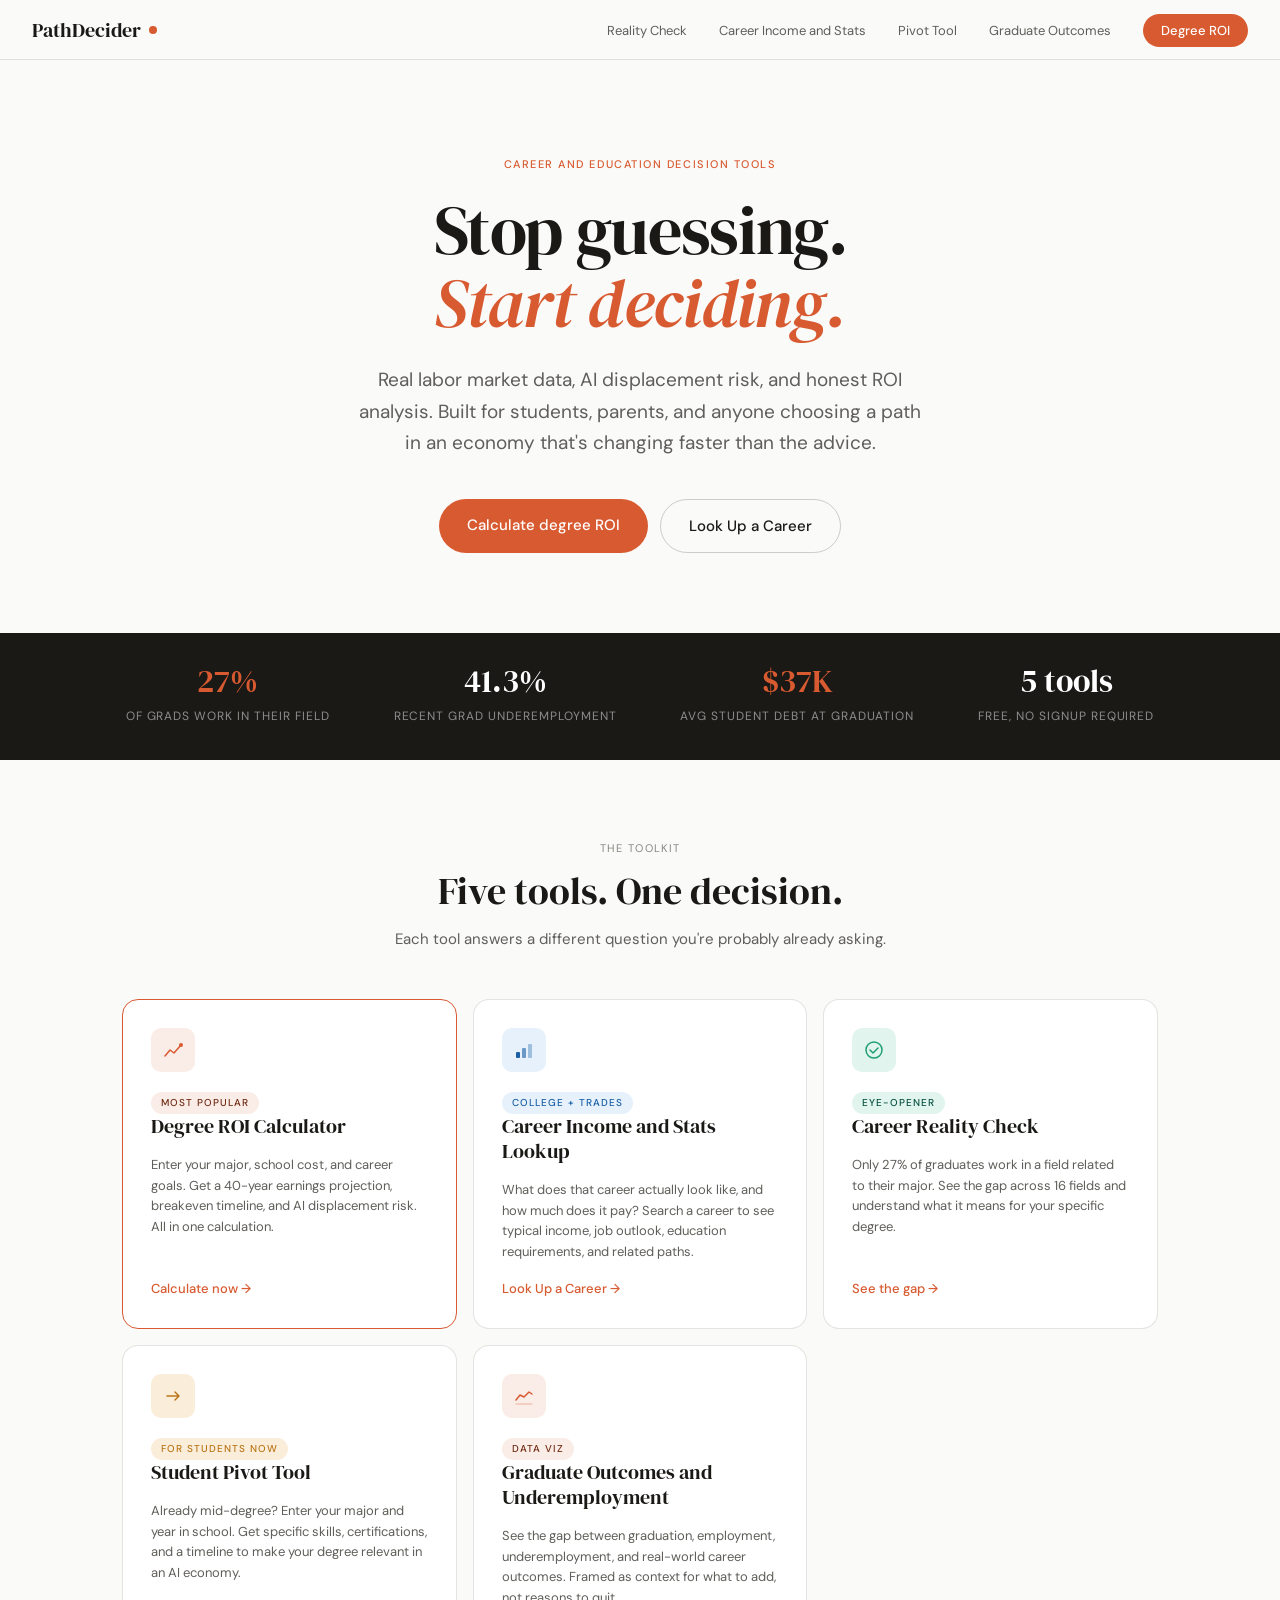
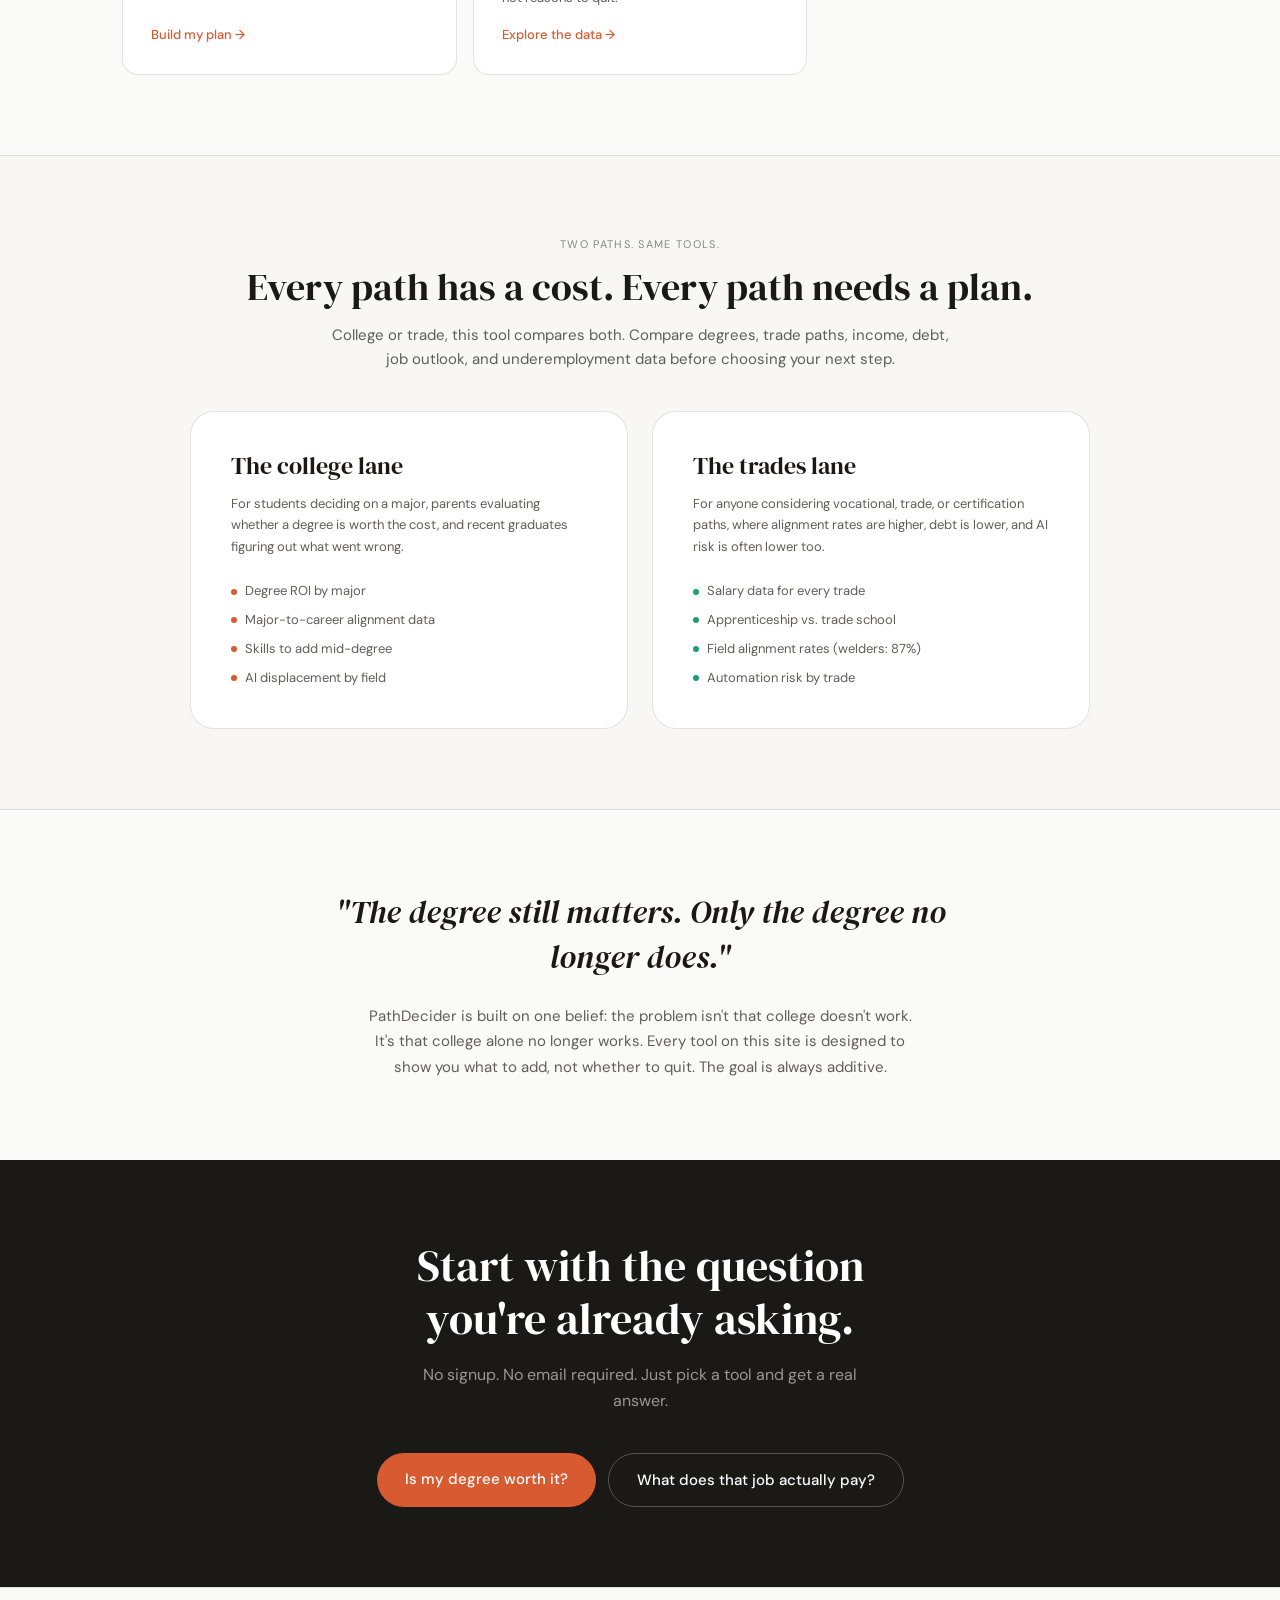
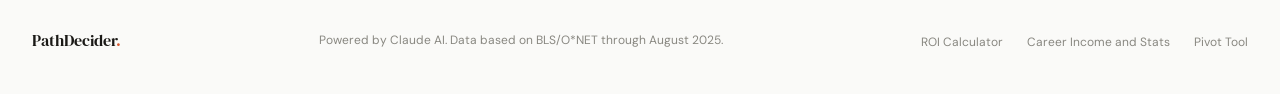
==== index.html @ 02432682 "Add files via upload" ====
<!DOCTYPE html>
<html lang="en">
<head>
  <meta charset="UTF-8" />
  <meta name="viewport" content="width=device-width, initial-scale=1.0" />
  <title>PathDecider: Know what you're building toward</title>
  <meta name="description" content="Career and education decision tools powered by real labor market data. Degree ROI, career income, major pivots, and more." />
  <link rel="stylesheet" href="css/main.css" />
  <link rel="icon" type="image/svg+xml" href="data:image/svg+xml,<svg xmlns='http://www.w3.org/2000/svg' viewBox='0 0 32 32'><circle cx='16' cy='16' r='16' fill='%23D85A30'/><text x='16' y='21' text-anchor='middle' font-size='16' fill='white' font-family='serif'>P</text></svg>" />
</head>
<body>

<nav>
  <a href="index.html" class="nav-logo">PathDecider<span class="dot"></span></a>
  <ul class="nav-links">
    <li><a href="tools/career-reality-check.html">Reality Check</a></li>
    <li><a href="tools/career-stats.html">Career Income and Stats</a></li>
    <li><a href="tools/student-pivot.html">Pivot Tool</a></li>
    <li><a href="tools/employment-crisis.html">Graduate Outcomes</a></li>
    <li><a href="tools/degree-roi.html" class="nav-cta">Degree ROI</a></li>
  </ul>
</nav>

<section class="hero">
  <p class="hero-kicker fade-up">Career and education decision tools</p>
  <h1 class="fade-up delay-1">Stop guessing.<br><em>Start deciding.</em></h1>
  <p class="hero-sub fade-up delay-2">Real labor market data, AI displacement risk, and honest ROI analysis. Built for students, parents, and anyone choosing a path in an economy that's changing faster than the advice.</p>
  <div class="hero-actions fade-up delay-3">
    <a href="tools/degree-roi.html" class="btn-primary">Calculate degree ROI</a>
    <a href="tools/career-stats.html" class="btn-secondary">Look Up a Career</a>
  </div>
</section>

<div class="stats-bar">
  <div class="stat-item fade-up"><span class="num coral">27%</span><span class="label">of grads work in their field</span></div>
  <div class="stat-item fade-up delay-1"><span class="num">41.3%</span><span class="label">recent grad underemployment</span></div>
  <div class="stat-item fade-up delay-2"><span class="num coral">$37K</span><span class="label">avg student debt at graduation</span></div>
  <div class="stat-item fade-up delay-3"><span class="num">5 tools</span><span class="label">free, no signup required</span></div>
</div>

<section class="tools-section">
  <div class="section-header">
    <p class="section-kicker">The toolkit</p>
    <h2 class="section-title">Five tools. One decision.</h2>
    <p class="section-sub">Each tool answers a different question you're probably already asking.</p>
  </div>
  <div class="tools-grid">

    <a href="tools/degree-roi.html" class="tool-card featured">
      <div><div class="tool-icon" style="background:#FAECE7;"><svg width="22" height="22" viewBox="0 0 22 22" fill="none"><path d="M3 17L8 11L12 14L19 6" stroke="#D85A30" stroke-width="1.5" stroke-linecap="round" stroke-linejoin="round"/><circle cx="19" cy="6" r="2" fill="#D85A30"/></svg></div></div>
      <div><span class="tool-tag tag-coral">Most popular</span><h3>Degree ROI Calculator</h3></div>
      <p>Enter your major, school cost, and career goals. Get a 40-year earnings projection, breakeven timeline, and AI displacement risk. All in one calculation.</p>
      <span class="tool-link">Calculate now →</span>
    </a>

    <a href="tools/career-stats.html" class="tool-card">
      <div class="tool-icon" style="background:#E6F1FB;"><svg width="22" height="22" viewBox="0 0 22 22" fill="none"><rect x="3" y="13" width="4" height="6" rx="1" fill="#185FA5"/><rect x="9" y="9" width="4" height="10" rx="1" fill="#185FA5" opacity=".6"/><rect x="15" y="5" width="4" height="14" rx="1" fill="#185FA5" opacity=".35"/></svg></div>
      <div><span class="tool-tag tag-blue">College + trades</span><h3>Career Income and Stats Lookup</h3></div>
      <p>What does that career actually look like, and how much does it pay? Search a career to see typical income, job outlook, education requirements, and related paths.</p>
      <span class="tool-link">Look Up a Career →</span>
    </a>

    <a href="tools/career-reality-check.html" class="tool-card">
      <div class="tool-icon" style="background:#E1F5EE;"><svg width="22" height="22" viewBox="0 0 22 22" fill="none"><circle cx="11" cy="11" r="8" stroke="#1D9E75" stroke-width="1.5"/><path d="M7 11l3 3 5-5" stroke="#1D9E75" stroke-width="1.5" stroke-linecap="round" stroke-linejoin="round"/></svg></div>
      <div><span class="tool-tag tag-teal">Eye-opener</span><h3>Career Reality Check</h3></div>
      <p>Only 27% of graduates work in a field related to their major. See the gap across 16 fields and understand what it means for your specific degree.</p>
      <span class="tool-link">See the gap →</span>
    </a>

    <a href="tools/student-pivot.html" class="tool-card">
      <div class="tool-icon" style="background:#FAEEDA;"><svg width="22" height="22" viewBox="0 0 22 22" fill="none"><path d="M5 11h12M13 7l4 4-4 4" stroke="#BA7517" stroke-width="1.5" stroke-linecap="round" stroke-linejoin="round"/></svg></div>
      <div><span class="tool-tag tag-amber">For students now</span><h3>Student Pivot Tool</h3></div>
      <p>Already mid-degree? Enter your major and year in school. Get specific skills, certifications, and a timeline to make your degree relevant in an AI economy.</p>
      <span class="tool-link">Build my plan →</span>
    </a>

    <a href="tools/employment-crisis.html" class="tool-card">
      <div class="tool-icon" style="background:#FAECE7;"><svg width="22" height="22" viewBox="0 0 22 22" fill="none"><path d="M3 15L7 10L11 12L16 7L19 9" stroke="#D85A30" stroke-width="1.5" stroke-linecap="round" stroke-linejoin="round"/><path d="M3 19h16" stroke="#D85A30" stroke-width="1" stroke-linecap="round" opacity=".4"/></svg></div>
      <div><span class="tool-tag tag-coral">Data viz</span><h3>Graduate Outcomes and Underemployment</h3></div>
      <p>See the gap between graduation, employment, underemployment, and real-world career outcomes. Framed as context for what to add, not reasons to quit.</p>
      <span class="tool-link">Explore the data →</span>
    </a>

  </div>
</section>

<section class="lanes-section">
  <div class="section-header" style="margin-bottom:2.5rem;">
    <p class="section-kicker">Two paths. Same tools.</p>
    <h2 class="section-title">Every path has a cost. Every path needs a plan.</h2>
    <p class="section-sub" style="max-width:620px;">College or trade, this tool compares both. Compare degrees, trade paths, income, debt, job outlook, and underemployment data before choosing your next step.</p>
  </div>
  <div class="lanes-inner">
    <div class="lane-card">
      <h3>The college lane</h3>
      <p>For students deciding on a major, parents evaluating whether a degree is worth the cost, and recent graduates figuring out what went wrong.</p>
      <ul class="lane-list">
        <li><span class="lane-dot" style="background:var(--coral);"></span>Degree ROI by major</li>
        <li><span class="lane-dot" style="background:var(--coral);"></span>Major-to-career alignment data</li>
        <li><span class="lane-dot" style="background:var(--coral);"></span>Skills to add mid-degree</li>
        <li><span class="lane-dot" style="background:var(--coral);"></span>AI displacement by field</li>
      </ul>
    </div>
    <div class="lane-card">
      <h3>The trades lane</h3>
      <p>For anyone considering vocational, trade, or certification paths, where alignment rates are higher, debt is lower, and AI risk is often lower too.</p>
      <ul class="lane-list">
        <li><span class="lane-dot" style="background:var(--teal);"></span>Salary data for every trade</li>
        <li><span class="lane-dot" style="background:var(--teal);"></span>Apprenticeship vs. trade school</li>
        <li><span class="lane-dot" style="background:var(--teal);"></span>Field alignment rates (welders: 87%)</li>
        <li><span class="lane-dot" style="background:var(--teal);"></span>Automation risk by trade</li>
      </ul>
    </div>
  </div>
</section>

<section class="philosophy-section">
  <blockquote>"The degree still matters. Only the degree no longer does."</blockquote>
  <p>PathDecider is built on one belief: the problem isn't that college doesn't work. It's that college alone no longer works. Every tool on this site is designed to show you what to add, not whether to quit. The goal is always additive.</p>
</section>

<section class="cta-section">
  <h2>Start with the question<br>you're already asking.</h2>
  <p>No signup. No email required. Just pick a tool and get a real answer.</p>
  <div style="display:flex;gap:12px;justify-content:center;flex-wrap:wrap;">
    <a href="tools/degree-roi.html" class="btn-primary">Is my degree worth it?</a>
    <a href="tools/career-stats.html" class="btn-secondary" style="color:#fff;border-color:rgba(255,255,255,0.25);">What does that job actually pay?</a>
  </div>
</section>

<footer>
  <span class="footer-logo">PathDecider<span style="color:var(--coral);">.</span></span>
  <span class="footer-note">Powered by Claude AI. Data based on BLS/O*NET through August 2025.</span>
  <ul class="footer-links">
    <li><a href="tools/degree-roi.html">ROI Calculator</a></li>
    <li><a href="tools/career-stats.html">Career Income and Stats</a></li>
    <li><a href="tools/student-pivot.html">Pivot Tool</a></li>
  </ul>
</footer>

</body>
</html>
---- css/main.css ----
@import url('https://fonts.googleapis.com/css2?family=DM+Serif+Display:ital@0;1&family=DM+Sans:opsz,wght@9..40,300;9..40,400;9..40,500&display=swap');

:root {
  --coral: #D85A30;
  --coral-light: #FAECE7;
  --coral-dark: #712B13;
  --teal: #1D9E75;
  --teal-light: #E1F5EE;
  --teal-dark: #085041;
  --blue: #185FA5;
  --blue-light: #E6F1FB;
  --amber: #BA7517;
  --amber-light: #FAEEDA;
  --gray-50: #F8F7F4;
  --gray-100: #EEECE6;
  --gray-200: #D3D1C7;
  --gray-400: #888780;
  --gray-600: #5F5E5A;
  --gray-900: #1A1916;
  --text: #1A1916;
  --text-muted: #5F5E5A;
  --text-hint: #888780;
  --border: rgba(26,25,22,0.12);
  --border-med: rgba(26,25,22,0.2);
  --radius: 10px;
  --radius-lg: 16px;
  --radius-xl: 24px;
}

*, *::before, *::after { box-sizing: border-box; margin: 0; padding: 0; }

html { scroll-behavior: smooth; }

body {
  font-family: 'DM Sans', sans-serif;
  background: #FAFAF8;
  color: var(--text);
  line-height: 1.6;
  -webkit-font-smoothing: antialiased;
}

a { color: inherit; text-decoration: none; }

img { max-width: 100%; display: block; }

/* NAV */
nav {
  position: sticky;
  top: 0;
  z-index: 100;
  background: rgba(250,250,248,0.92);
  backdrop-filter: blur(12px);
  border-bottom: 0.5px solid var(--border);
  padding: 0 2rem;
  height: 60px;
  display: flex;
  align-items: center;
  justify-content: space-between;
}

.nav-logo {
  font-family: 'DM Serif Display', serif;
  font-size: 20px;
  color: var(--text);
  display: flex;
  align-items: center;
  gap: 8px;
}

.nav-logo .dot {
  width: 8px;
  height: 8px;
  background: var(--coral);
  border-radius: 50%;
  display: inline-block;
}

.nav-links {
  display: flex;
  align-items: center;
  gap: 2rem;
  list-style: none;
}

.nav-links a {
  font-size: 13px;
  color: var(--text-muted);
  transition: color 0.15s;
}

.nav-links a:hover { color: var(--text); }

.nav-cta {
  font-size: 13px;
  font-weight: 500;
  padding: 8px 18px;
  background: var(--coral);
  color: #fff !important;
  border-radius: 100px;
  transition: opacity 0.15s;
}

.nav-cta:hover { opacity: 0.88; }

/* HERO */
.hero {
  padding: 6rem 2rem 5rem;
  max-width: 900px;
  margin: 0 auto;
  text-align: center;
}

.hero-kicker {
  font-size: 11px;
  letter-spacing: 0.14em;
  text-transform: uppercase;
  color: var(--coral);
  margin-bottom: 1.25rem;
  font-weight: 500;
}

.hero h1 {
  font-family: 'DM Serif Display', serif;
  font-size: clamp(38px, 6vw, 68px);
  font-weight: 400;
  line-height: 1.08;
  color: var(--text);
  margin-bottom: 1.5rem;
  letter-spacing: -0.02em;
}

.hero h1 em {
  font-style: italic;
  color: var(--coral);
}

.hero-sub {
  font-size: clamp(16px, 2vw, 19px);
  color: var(--text-muted);
  max-width: 580px;
  margin: 0 auto 2.5rem;
  line-height: 1.65;
}

.hero-actions {
  display: flex;
  gap: 12px;
  justify-content: center;
  flex-wrap: wrap;
}

.btn-primary {
  font-family: 'DM Sans', sans-serif;
  font-size: 15px;
  font-weight: 500;
  padding: 14px 28px;
  background: var(--coral);
  color: #fff;
  border: none;
  border-radius: 100px;
  cursor: pointer;
  transition: opacity 0.15s, transform 0.1s;
  display: inline-block;
}

.btn-primary:hover { opacity: 0.88; transform: translateY(-1px); }

.btn-secondary {
  font-family: 'DM Sans', sans-serif;
  font-size: 15px;
  font-weight: 500;
  padding: 14px 28px;
  background: transparent;
  color: var(--text);
  border: 0.5px solid var(--border-med);
  border-radius: 100px;
  cursor: pointer;
  transition: background 0.15s, transform 0.1s;
  display: inline-block;
}

.btn-secondary:hover { background: var(--gray-100); transform: translateY(-1px); }

/* STATS BAR */
.stats-bar {
  background: var(--gray-900);
  padding: 2rem;
  display: flex;
  justify-content: center;
  gap: 4rem;
  flex-wrap: wrap;
}

.stat-item { text-align: center; }

.stat-item .num {
  font-family: 'DM Serif Display', serif;
  font-size: 32px;
  color: #fff;
  display: block;
  line-height: 1;
  margin-bottom: 0.35rem;
}

.stat-item .num.coral { color: var(--coral); }

.stat-item .label {
  font-size: 12px;
  color: rgba(255,255,255,0.5);
  text-transform: uppercase;
  letter-spacing: 0.08em;
}

/* TOOLS SECTION */
.tools-section {
  padding: 5rem 2rem;
  max-width: 1100px;
  margin: 0 auto;
}

.section-header {
  text-align: center;
  margin-bottom: 3rem;
}

.section-kicker {
  font-size: 11px;
  letter-spacing: 0.12em;
  text-transform: uppercase;
  color: var(--text-hint);
  margin-bottom: 0.75rem;
}

.section-title {
  font-family: 'DM Serif Display', serif;
  font-size: clamp(26px, 4vw, 38px);
  font-weight: 400;
  color: var(--text);
  line-height: 1.2;
}

.section-sub {
  font-size: 15px;
  color: var(--text-muted);
  margin-top: 0.75rem;
  max-width: 500px;
  margin-left: auto;
  margin-right: auto;
}

/* TOOL CARDS */
.tools-grid {
  display: grid;
  grid-template-columns: repeat(auto-fit, minmax(300px, 1fr));
  gap: 16px;
}

.tool-card {
  background: #fff;
  border: 0.5px solid var(--border);
  border-radius: var(--radius-lg);
  padding: 1.75rem;
  transition: border-color 0.2s, transform 0.2s;
  display: flex;
  flex-direction: column;
  gap: 1rem;
}

.tool-card:hover {
  border-color: var(--border-med);
  transform: translateY(-2px);
}

.tool-card.featured {
  border-color: var(--coral);
  border-width: 1px;
}

.tool-icon {
  width: 44px;
  height: 44px;
  border-radius: var(--radius);
  display: flex;
  align-items: center;
  justify-content: center;
  flex-shrink: 0;
}

.tool-tag {
  font-size: 10px;
  text-transform: uppercase;
  letter-spacing: 0.1em;
  font-weight: 500;
  padding: 3px 10px;
  border-radius: 100px;
  display: inline-block;
  width: fit-content;
}

.tag-coral { background: var(--coral-light); color: var(--coral-dark); }
.tag-teal  { background: var(--teal-light);  color: var(--teal-dark);  }
.tag-blue  { background: var(--blue-light);  color: var(--blue);       }
.tag-amber { background: var(--amber-light); color: var(--amber);      }

.tool-card h3 {
  font-family: 'DM Serif Display', serif;
  font-size: 20px;
  font-weight: 400;
  color: var(--text);
  line-height: 1.25;
}

.tool-card p {
  font-size: 13px;
  color: var(--text-muted);
  line-height: 1.6;
  flex: 1;
}

.tool-link {
  font-size: 13px;
  font-weight: 500;
  color: var(--coral);
  display: flex;
  align-items: center;
  gap: 4px;
  transition: gap 0.15s;
}

.tool-card:hover .tool-link { gap: 8px; }

/* LANES SECTION */
.lanes-section {
  background: var(--gray-50);
  border-top: 0.5px solid var(--border);
  border-bottom: 0.5px solid var(--border);
  padding: 5rem 2rem;
}

.lanes-inner {
  max-width: 900px;
  margin: 0 auto;
  display: grid;
  grid-template-columns: 1fr 1fr;
  gap: 24px;
}

.lane-card {
  background: #fff;
  border: 0.5px solid var(--border);
  border-radius: var(--radius-xl);
  padding: 2.5rem;
}

.lane-card h3 {
  font-family: 'DM Serif Display', serif;
  font-size: 24px;
  font-weight: 400;
  margin-bottom: 0.75rem;
  line-height: 1.2;
}

.lane-card p {
  font-size: 13px;
  color: var(--text-muted);
  line-height: 1.65;
  margin-bottom: 1.5rem;
}

.lane-list {
  list-style: none;
  display: flex;
  flex-direction: column;
  gap: 8px;
}

.lane-list li {
  font-size: 13px;
  color: var(--text-muted);
  display: flex;
  align-items: center;
  gap: 8px;
}

.lane-dot {
  width: 6px;
  height: 6px;
  border-radius: 50%;
  flex-shrink: 0;
}

/* PHILOSOPHY SECTION */
.philosophy-section {
  padding: 5rem 2rem;
  max-width: 760px;
  margin: 0 auto;
  text-align: center;
}

.philosophy-section blockquote {
  font-family: 'DM Serif Display', serif;
  font-size: clamp(22px, 3.5vw, 32px);
  font-weight: 400;
  font-style: italic;
  color: var(--text);
  line-height: 1.4;
  margin-bottom: 1.5rem;
}

.philosophy-section p {
  font-size: 15px;
  color: var(--text-muted);
  line-height: 1.7;
  max-width: 560px;
  margin: 0 auto;
}

/* CTA SECTION */
.cta-section {
  background: var(--gray-900);
  padding: 5rem 2rem;
  text-align: center;
}

.cta-section h2 {
  font-family: 'DM Serif Display', serif;
  font-size: clamp(28px, 4vw, 44px);
  font-weight: 400;
  color: #fff;
  margin-bottom: 1rem;
  line-height: 1.2;
}

.cta-section p {
  font-size: 16px;
  color: rgba(255,255,255,0.55);
  margin-bottom: 2.5rem;
  max-width: 480px;
  margin-left: auto;
  margin-right: auto;
}

/* FOOTER */
footer {
  padding: 2.5rem 2rem;
  border-top: 0.5px solid var(--border);
  display: flex;
  align-items: center;
  justify-content: space-between;
  flex-wrap: wrap;
  gap: 1rem;
}

.footer-logo {
  font-family: 'DM Serif Display', serif;
  font-size: 16px;
  color: var(--text);
}

.footer-note {
  font-size: 12px;
  color: var(--text-hint);
}

.footer-links {
  display: flex;
  gap: 1.5rem;
  list-style: none;
}

.footer-links a {
  font-size: 12px;
  color: var(--text-hint);
  transition: color 0.15s;
}

.footer-links a:hover { color: var(--text-muted); }

/* TOOL PAGE LAYOUT */
.tool-page {
  min-height: 100vh;
}

.tool-hero {
  padding: 4rem 2rem 3rem;
  max-width: 800px;
  margin: 0 auto;
}

.tool-hero .back-link {
  font-size: 13px;
  color: var(--text-hint);
  display: flex;
  align-items: center;
  gap: 6px;
  margin-bottom: 2rem;
  transition: color 0.15s;
}

.tool-hero .back-link:hover { color: var(--text-muted); }

.tool-hero h1 {
  font-family: 'DM Serif Display', serif;
  font-size: clamp(28px, 5vw, 48px);
  font-weight: 400;
  line-height: 1.15;
  margin-bottom: 0.75rem;
}

.tool-hero h1 em {
  font-style: italic;
  color: var(--coral);
}

.tool-hero p {
  font-size: 16px;
  color: var(--text-muted);
  line-height: 1.65;
  max-width: 560px;
}

.tool-body {
  max-width: 800px;
  margin: 0 auto;
  padding: 0 2rem 5rem;
}

/* ANIMATIONS */
@keyframes fadeUp {
  from { opacity: 0; transform: translateY(20px); }
  to   { opacity: 1; transform: translateY(0); }
}

.fade-up {
  animation: fadeUp 0.6s ease both;
}

.delay-1 { animation-delay: 0.1s; }
.delay-2 { animation-delay: 0.2s; }
.delay-3 { animation-delay: 0.3s; }
.delay-4 { animation-delay: 0.4s; }
.delay-5 { animation-delay: 0.5s; }

/* RESPONSIVE */
@media (max-width: 640px) {
  nav { padding: 0 1rem; }
  .nav-links { display: none; }
  .hero { padding: 3.5rem 1.25rem 3rem; }
  .stats-bar { gap: 2rem; }
  .tools-section, .lanes-section, .philosophy-section { padding: 3rem 1.25rem; }
  .lanes-inner { grid-template-columns: 1fr; }
  .tool-hero, .tool-body { padding-left: 1.25rem; padding-right: 1.25rem; }
  footer { flex-direction: column; align-items: flex-start; }
}
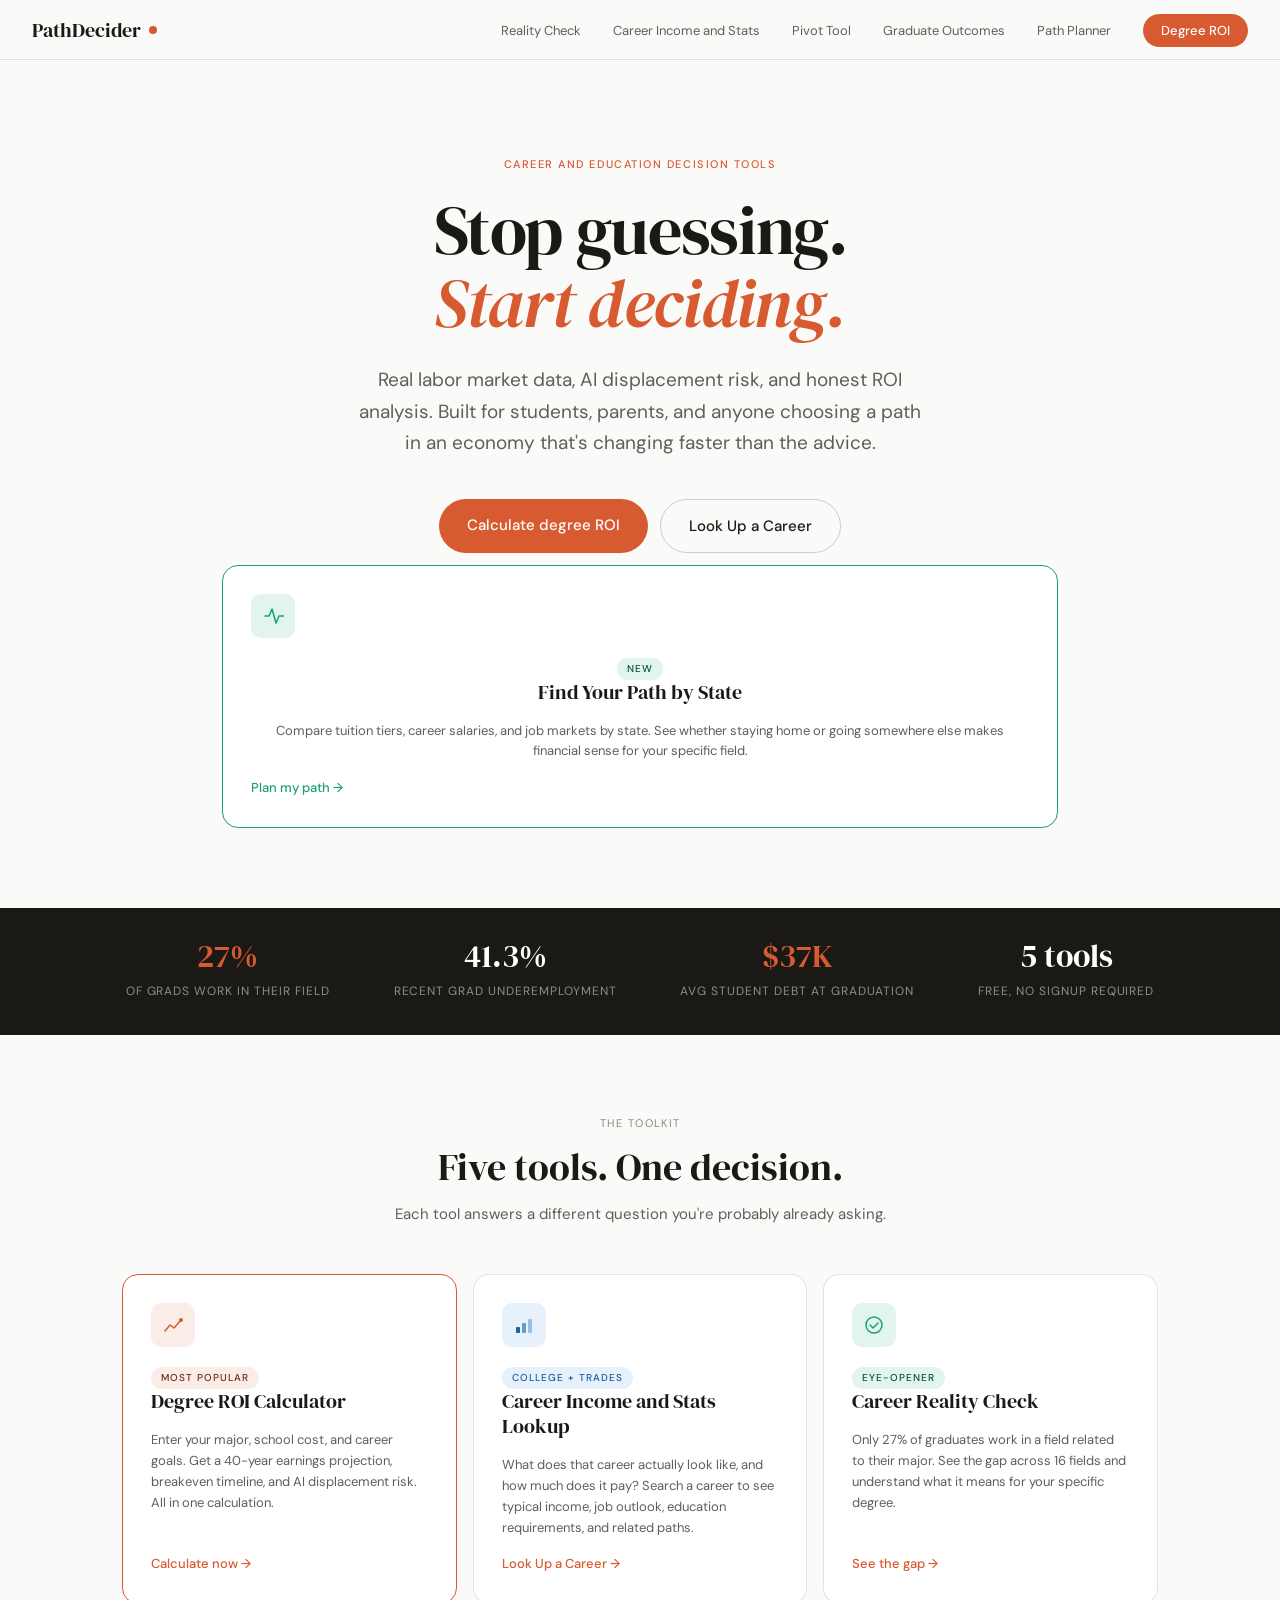
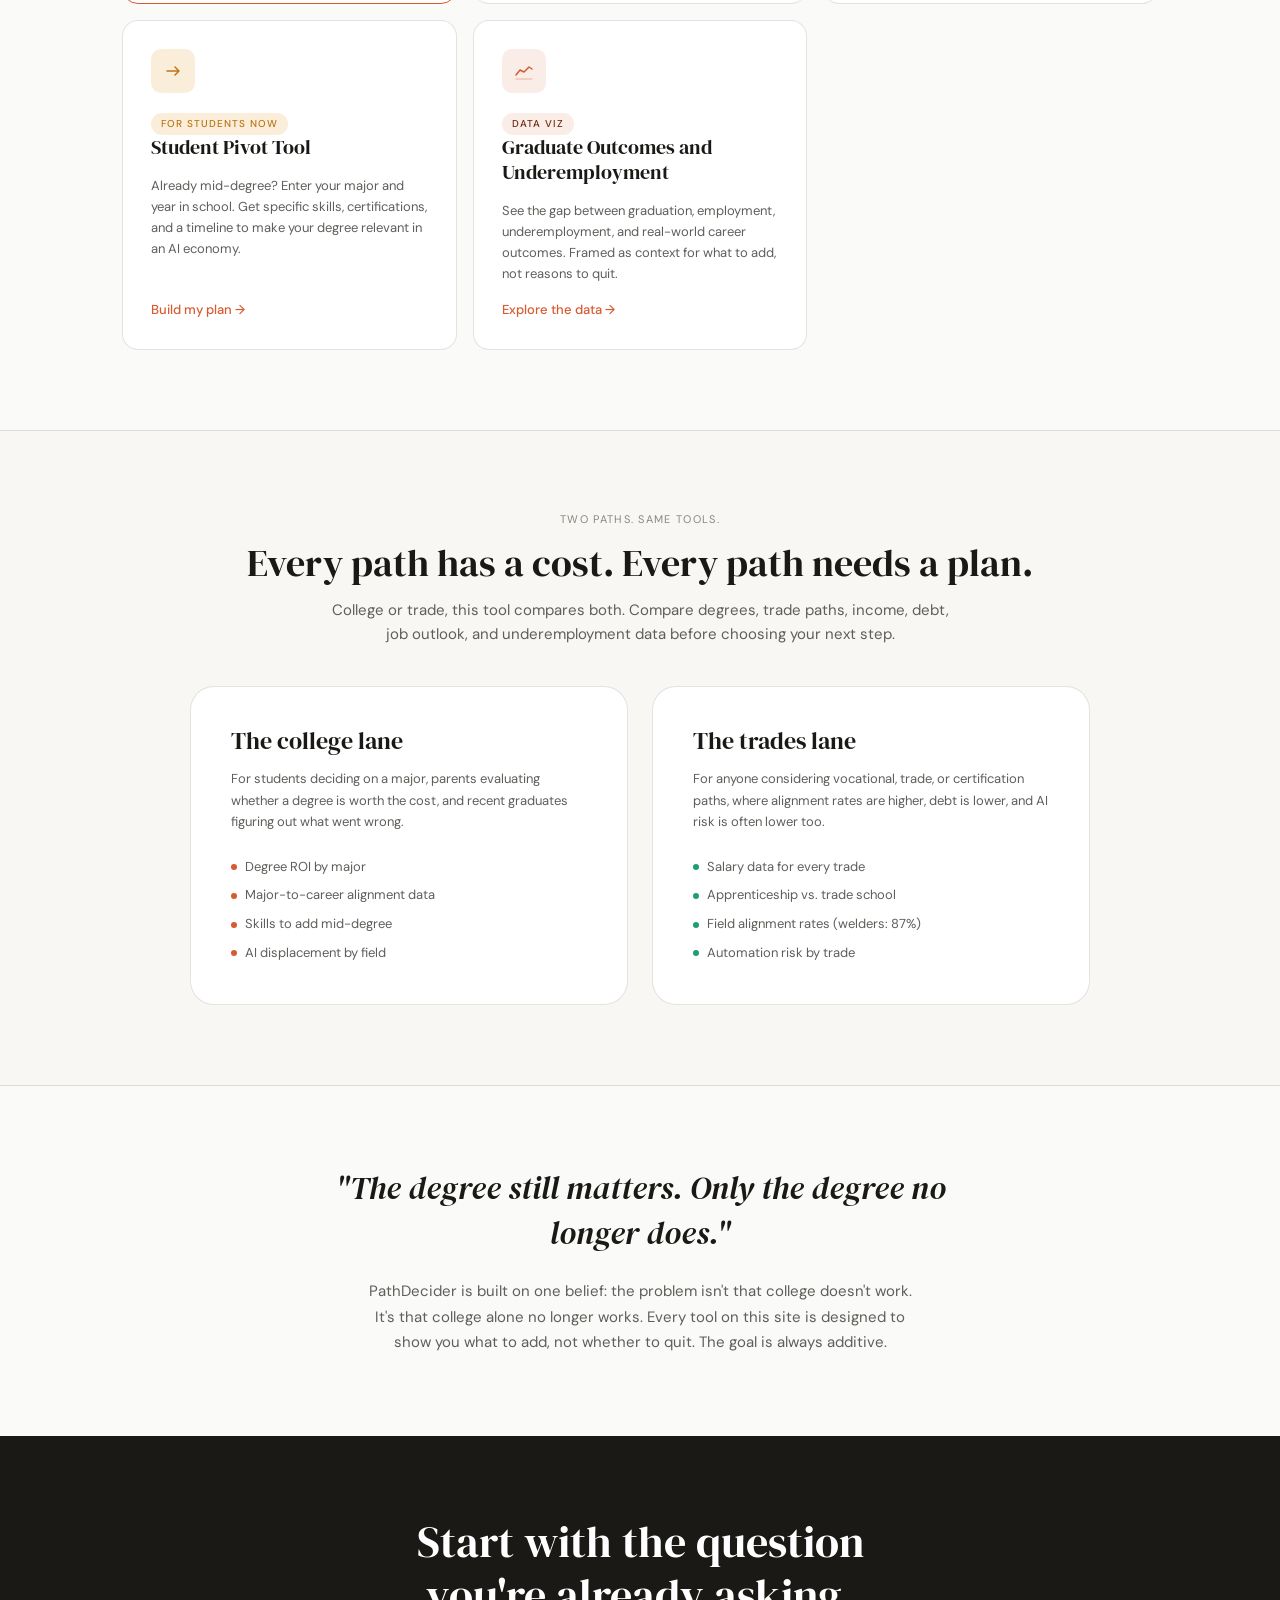
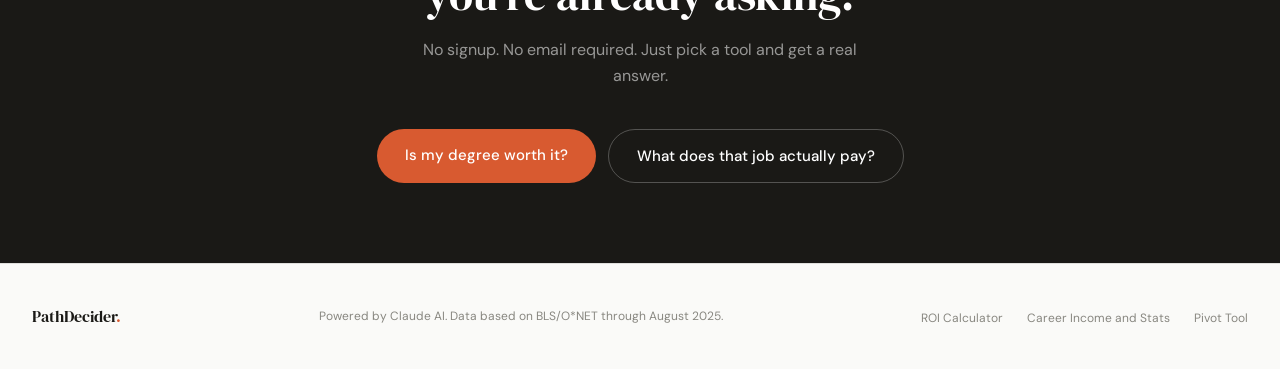
==== commit d6d3b9e5: "Add files via upload" ====
--- a/index.html
+++ b/index.html
@@ -17,6 +17,7 @@
     <li><a href="tools/career-stats.html">Career Income and Stats</a></li>
     <li><a href="tools/student-pivot.html">Pivot Tool</a></li>
     <li><a href="tools/employment-crisis.html">Graduate Outcomes</a></li>
+    <li><a href="tools/path-planner.html">Path Planner</a></li>
     <li><a href="tools/degree-roi.html" class="nav-cta">Degree ROI</a></li>
   </ul>
 </nav>
@@ -28,6 +29,14 @@
   <div class="hero-actions fade-up delay-3">
     <a href="tools/degree-roi.html" class="btn-primary">Calculate degree ROI</a>
     <a href="tools/career-stats.html" class="btn-secondary">Look Up a Career</a>
+
+    <a href="tools/path-planner.html" class="tool-card featured" style="border-color:var(--teal);">
+      <div><div class="tool-icon" style="background:#E1F5EE;"><svg width="22" height="22" viewBox="0 0 22 22" fill="none"><path d="M3 11h4l3-7 4 14 3-7h5" stroke="#1D9E75" stroke-width="1.5" stroke-linecap="round" stroke-linejoin="round"/></svg></div></div>
+      <div><span class="tool-tag tag-teal">New</span><h3>Find Your Path by State</h3></div>
+      <p>Compare tuition tiers, career salaries, and job markets by state. See whether staying home or going somewhere else makes financial sense for your specific field.</p>
+      <span class="tool-link" style="color:#1D9E75;">Plan my path →</span>
+    </a>
+
   </div>
 </section>
 
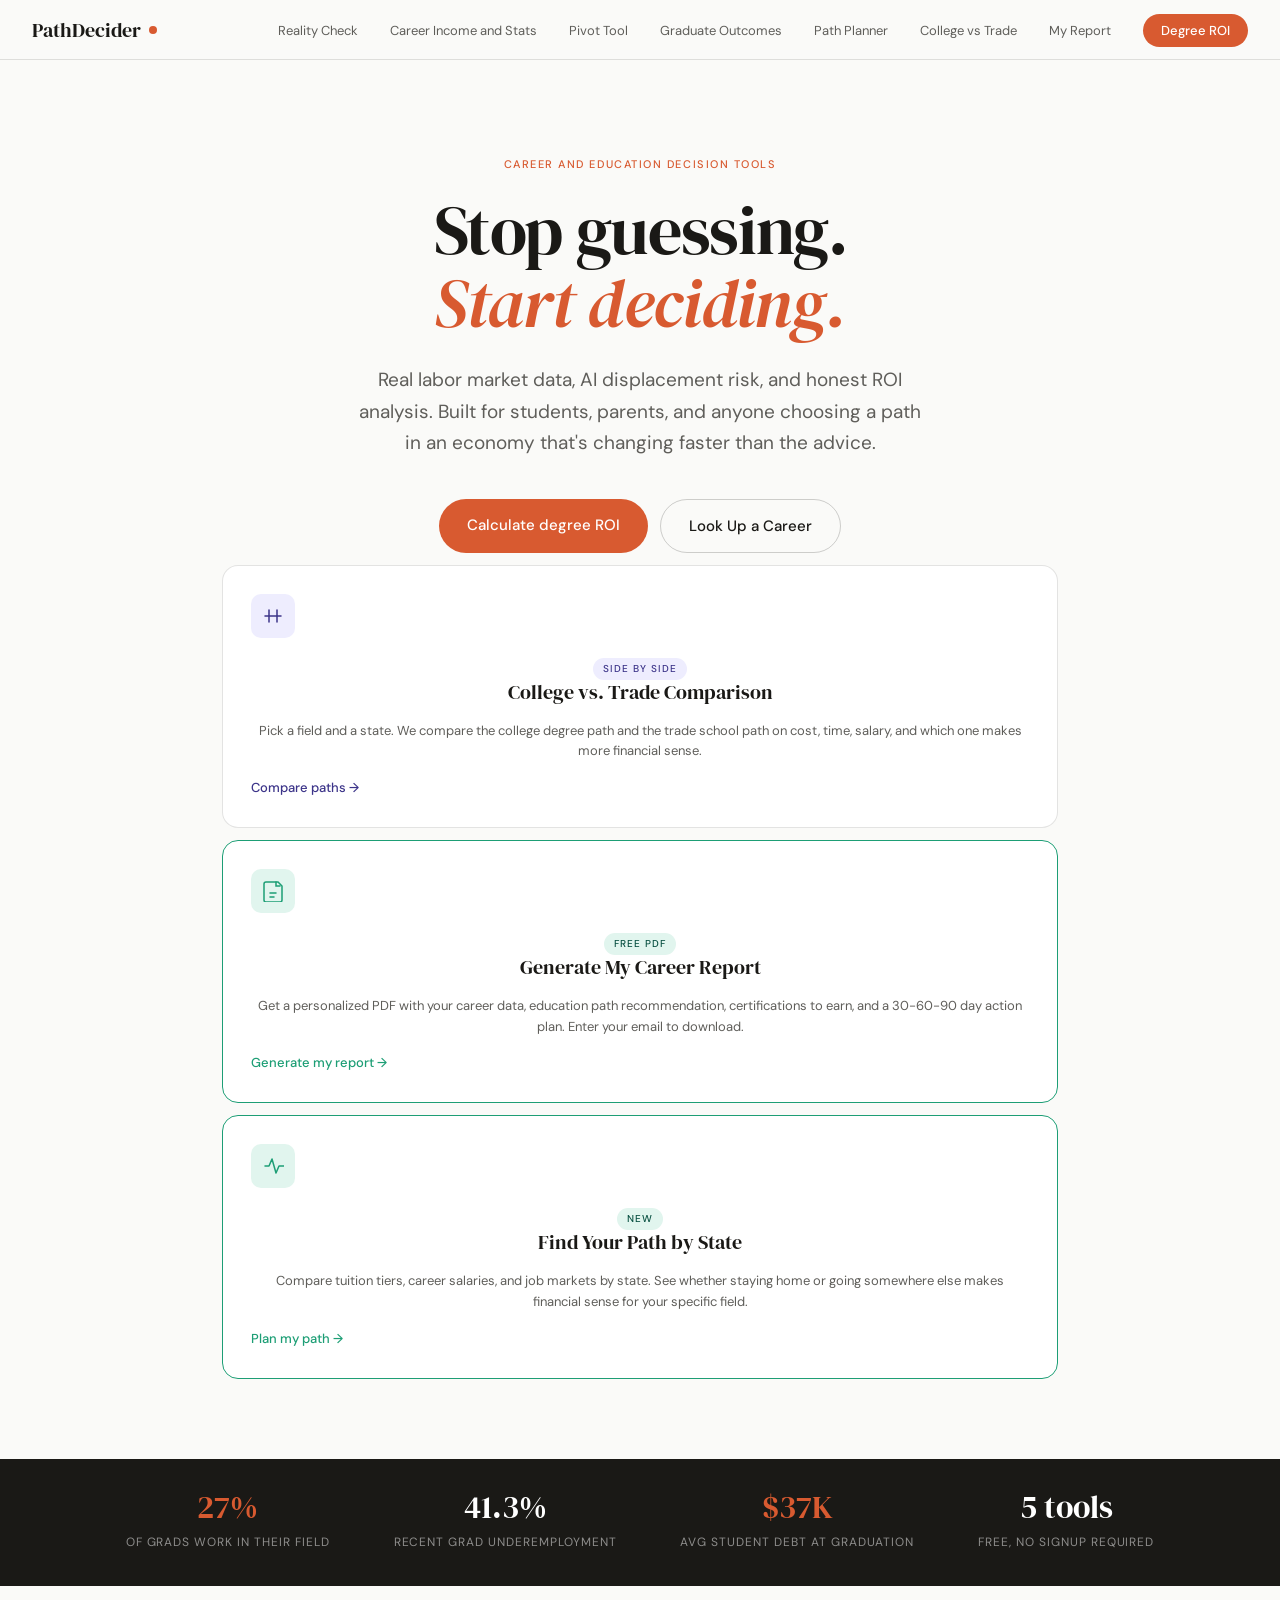
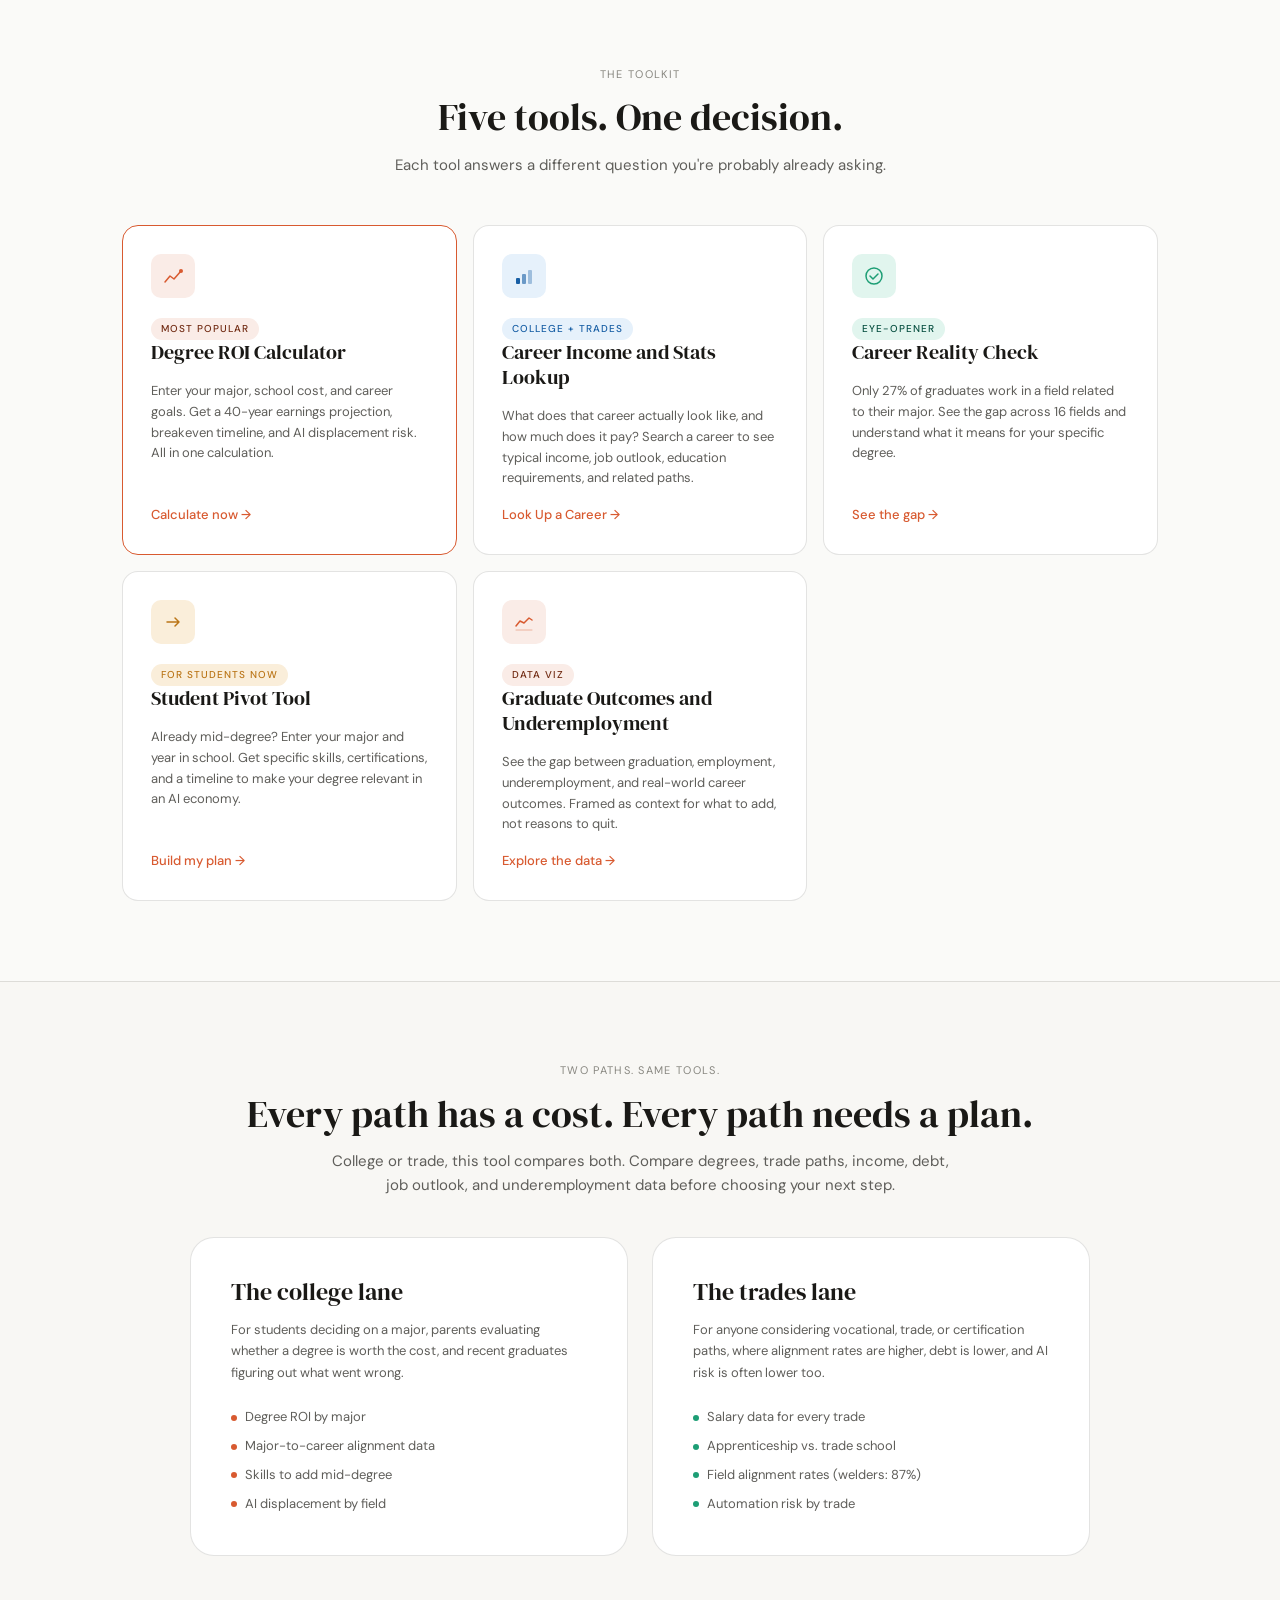
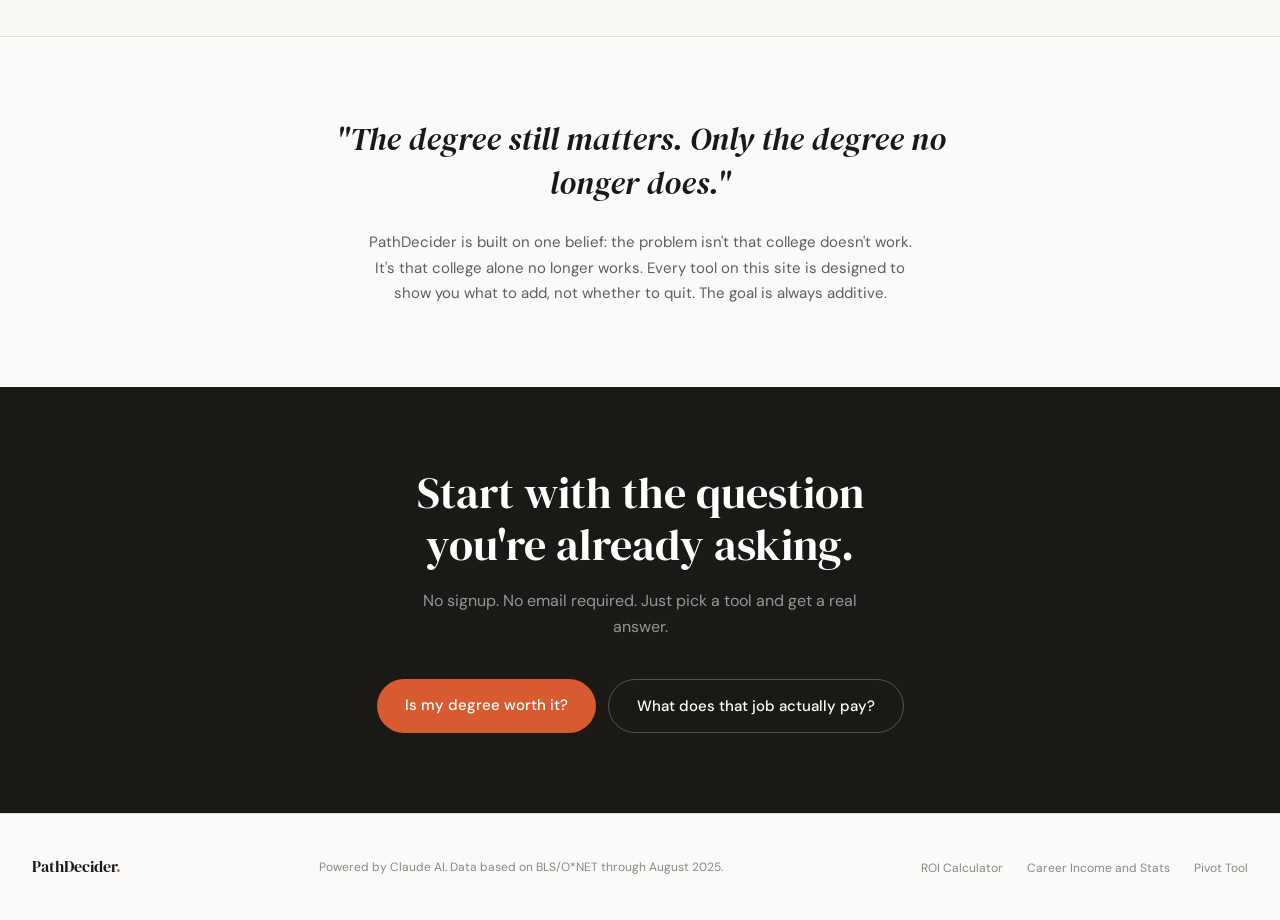
==== commit 861a803d: "Add files via upload" ====
--- a/index.html
+++ b/index.html
@@ -18,6 +18,8 @@
     <li><a href="tools/student-pivot.html">Pivot Tool</a></li>
     <li><a href="tools/employment-crisis.html">Graduate Outcomes</a></li>
     <li><a href="tools/path-planner.html">Path Planner</a></li>
+    <li><a href="tools/compare.html">College vs Trade</a></li>
+    <li><a href="tools/report.html">My Report</a></li>
     <li><a href="tools/degree-roi.html" class="nav-cta">Degree ROI</a></li>
   </ul>
 </nav>
@@ -29,6 +31,21 @@
   <div class="hero-actions fade-up delay-3">
     <a href="tools/degree-roi.html" class="btn-primary">Calculate degree ROI</a>
     <a href="tools/career-stats.html" class="btn-secondary">Look Up a Career</a>
+
+    <a href="tools/compare.html" class="tool-card">
+      <div><div class="tool-icon" style="background:#EEEDFE;"><svg width="22" height="22" viewBox="0 0 22 22" fill="none"><path d="M7 5v12M15 5v12M3 11h16" stroke="#3C3489" stroke-width="1.5" stroke-linecap="round"/></svg></div></div>
+      <div><span class="tool-tag" style="background:#EEEDFE;color:#3C3489;">Side by side</span><h3>College vs. Trade Comparison</h3></div>
+      <p>Pick a field and a state. We compare the college degree path and the trade school path on cost, time, salary, and which one makes more financial sense.</p>
+      <span class="tool-link" style="color:#3C3489;">Compare paths →</span>
+    </a>
+
+    <a href="tools/report.html" class="tool-card" style="border-color:var(--teal);border-width:1px;">
+      <div><div class="tool-icon" style="background:#E1F5EE;"><svg width="22" height="22" viewBox="0 0 22 22" fill="none"><path d="M6 2h10l4 4v14a2 2 0 01-2 2H4a2 2 0 01-2-2V4a2 2 0 012-2z" stroke="#1D9E75" stroke-width="1.5"/><path d="M14 2v4h4M8 13h6M8 17h4" stroke="#1D9E75" stroke-width="1.5" stroke-linecap="round"/></svg></div></div>
+      <div><span class="tool-tag tag-teal">Free PDF</span><h3>Generate My Career Report</h3></div>
+      <p>Get a personalized PDF with your career data, education path recommendation, certifications to earn, and a 30-60-90 day action plan. Enter your email to download.</p>
+      <span class="tool-link" style="color:#1D9E75;">Generate my report →</span>
+    </a>
+
 
     <a href="tools/path-planner.html" class="tool-card featured" style="border-color:var(--teal);">
       <div><div class="tool-icon" style="background:#E1F5EE;"><svg width="22" height="22" viewBox="0 0 22 22" fill="none"><path d="M3 11h4l3-7 4 14 3-7h5" stroke="#1D9E75" stroke-width="1.5" stroke-linecap="round" stroke-linejoin="round"/></svg></div></div>
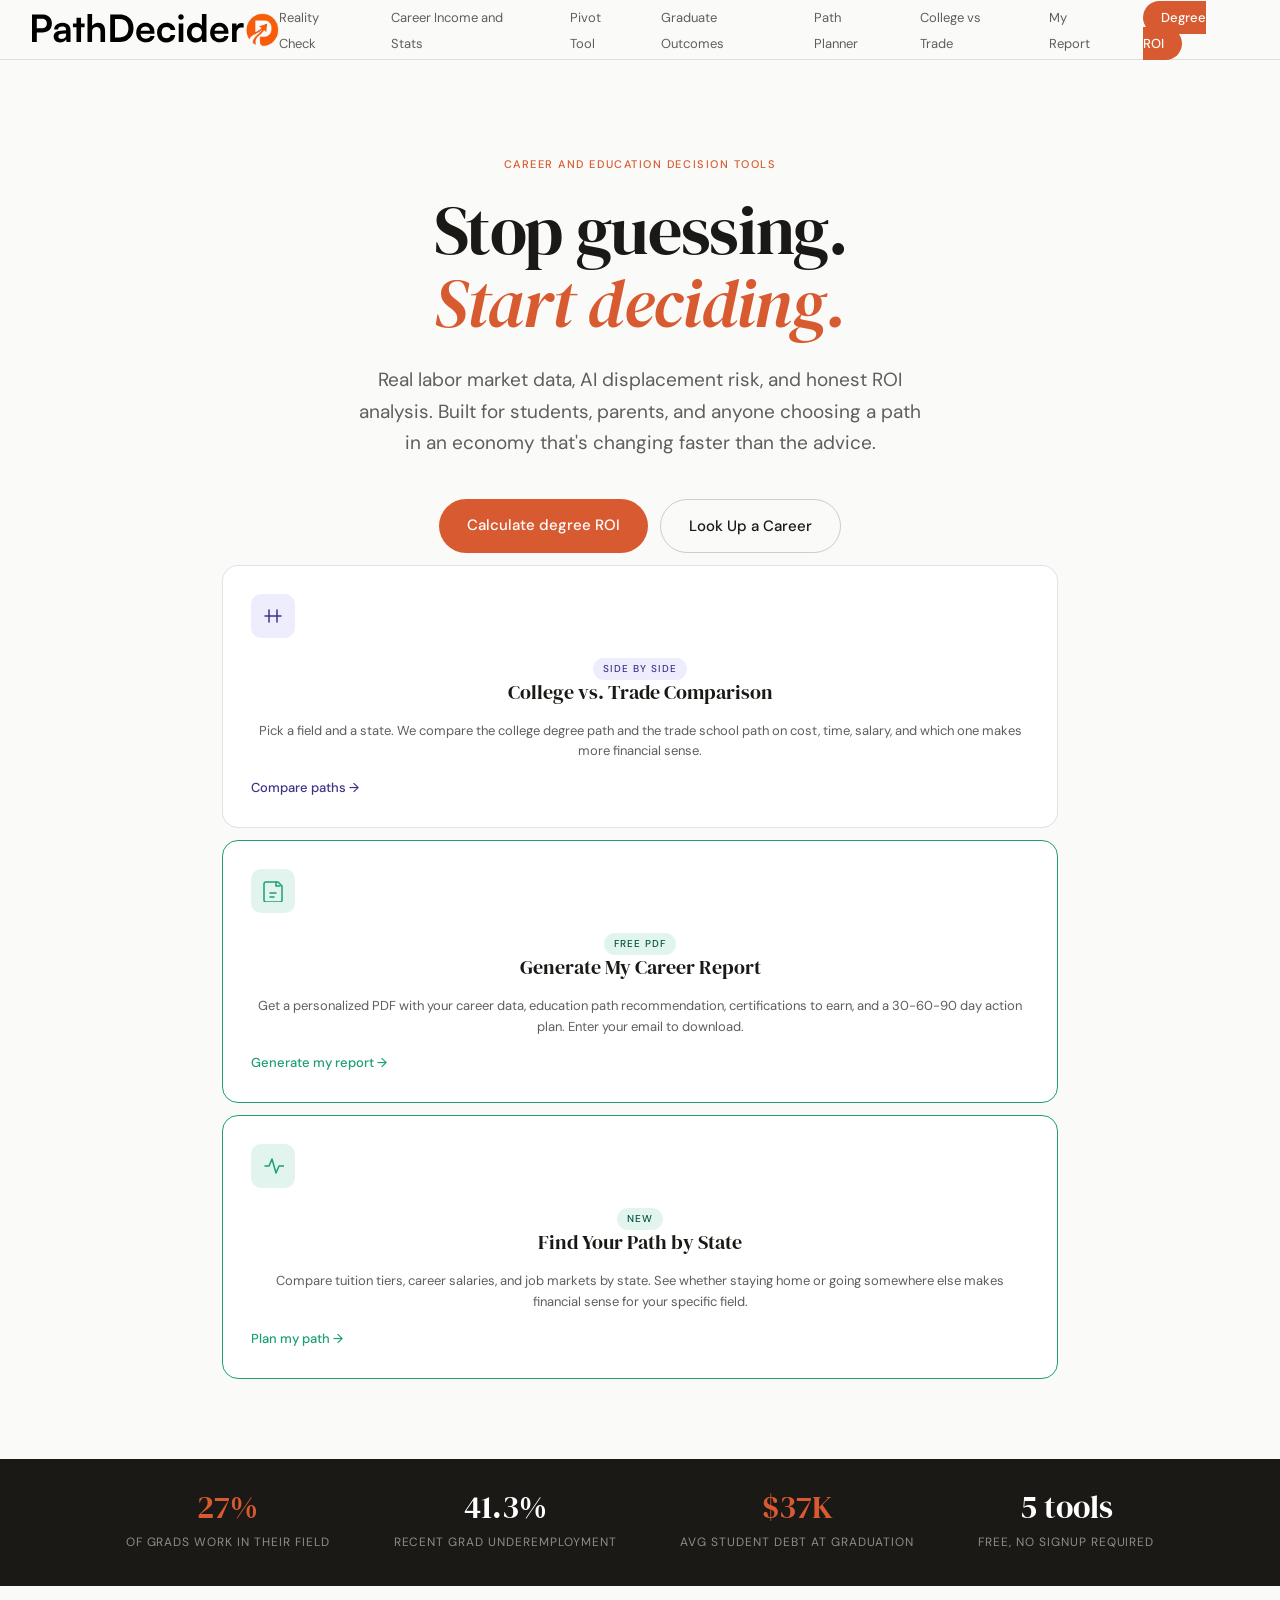
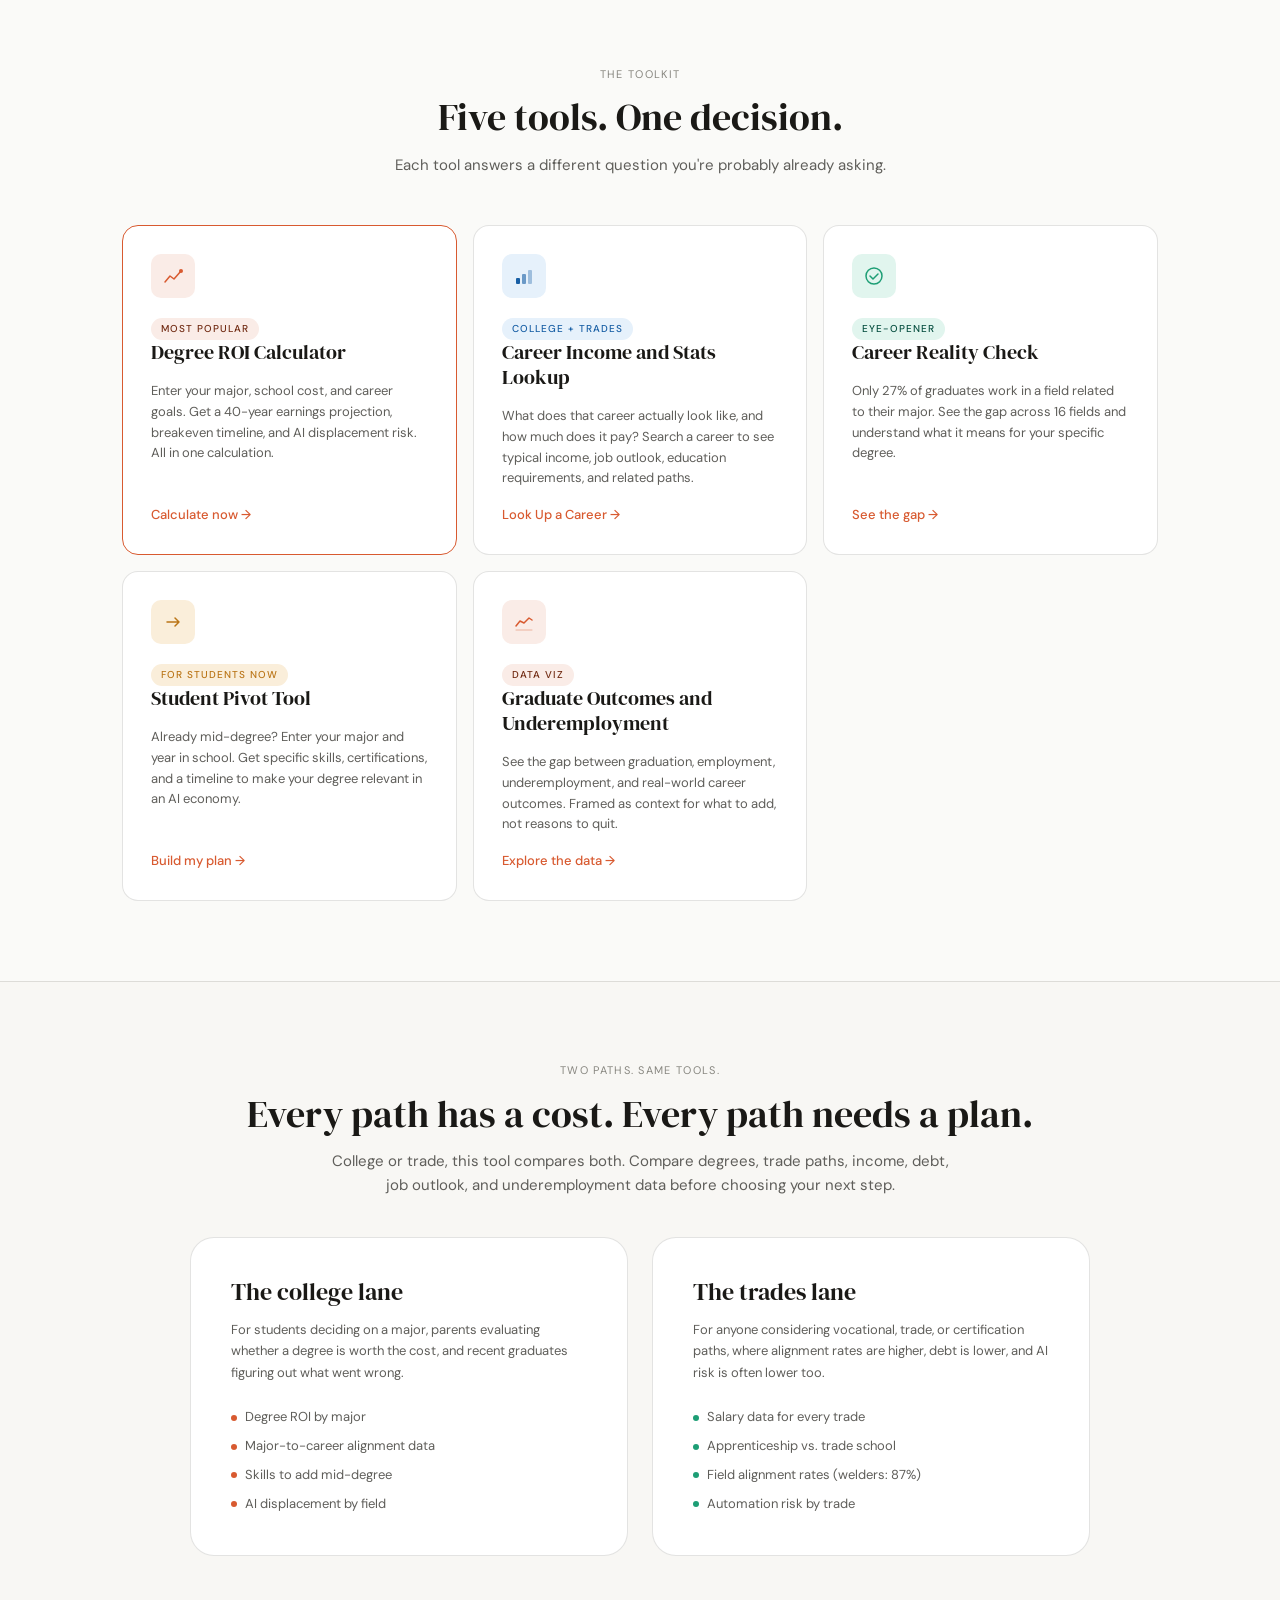
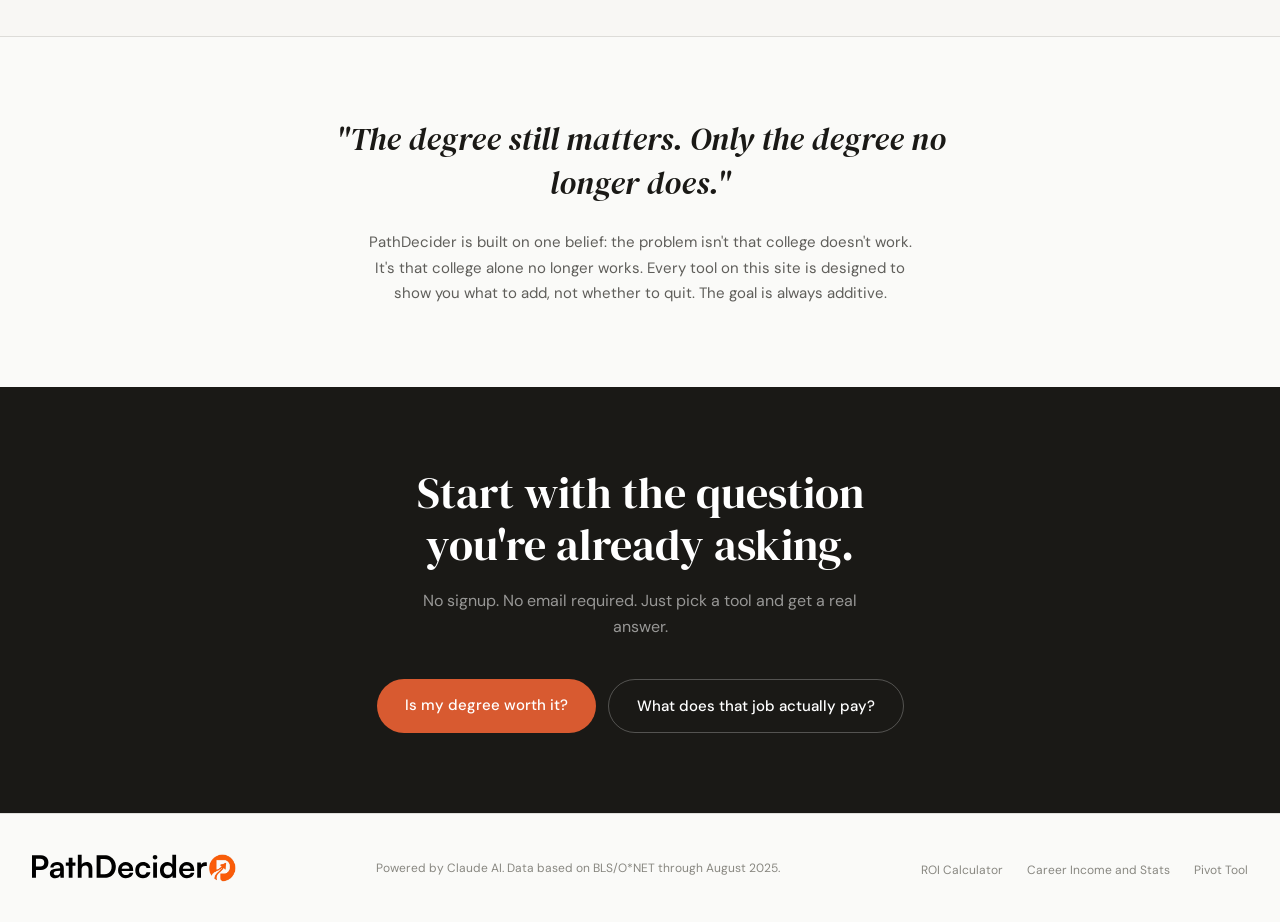
==== commit 5e4f41aa: "Add files via upload" ====
--- a/index.html
+++ b/index.html
@@ -6,12 +6,12 @@
   <title>PathDecider: Know what you're building toward</title>
   <meta name="description" content="Career and education decision tools powered by real labor market data. Degree ROI, career income, major pivots, and more." />
   <link rel="stylesheet" href="css/main.css" />
-  <link rel="icon" type="image/svg+xml" href="data:image/svg+xml,<svg xmlns='http://www.w3.org/2000/svg' viewBox='0 0 32 32'><circle cx='16' cy='16' r='16' fill='%23D85A30'/><text x='16' y='21' text-anchor='middle' font-size='16' fill='white' font-family='serif'>P</text></svg>" />
+  <link rel="icon" type="image/png" href="PathDeciderIcon.png" />
 </head>
 <body>
 
 <nav>
-  <a href="index.html" class="nav-logo">PathDecider<span class="dot"></span></a>
+  <a href="index.html" class="nav-logo"><img src="PathDeciderLogo.svg" alt="PathDecider" /></a>
   <ul class="nav-links">
     <li><a href="tools/career-reality-check.html">Reality Check</a></li>
     <li><a href="tools/career-stats.html">Career Income and Stats</a></li>
@@ -155,7 +155,7 @@
 </section>
 
 <footer>
-  <span class="footer-logo">PathDecider<span style="color:var(--coral);">.</span></span>
+  <span class="footer-logo"><img src="PathDeciderLogo.svg" alt="PathDecider" /></span>
   <span class="footer-note">Powered by Claude AI. Data based on BLS/O*NET through August 2025.</span>
   <ul class="footer-links">
     <li><a href="tools/degree-roi.html">ROI Calculator</a></li>
--- a/css/main.css
+++ b/css/main.css
@@ -67,6 +67,12 @@
   gap: 8px;
 }
 
+.nav-logo img {
+  height: 34px;
+  width: auto;
+  display: block;
+}
+
 .nav-logo .dot {
   width: 8px;
   height: 8px;
@@ -455,6 +461,14 @@
   font-family: 'DM Serif Display', serif;
   font-size: 16px;
   color: var(--text);
+  display: flex;
+  align-items: center;
+}
+
+.footer-logo img {
+  height: 28px;
+  width: auto;
+  display: block;
 }
 
 .footer-note {
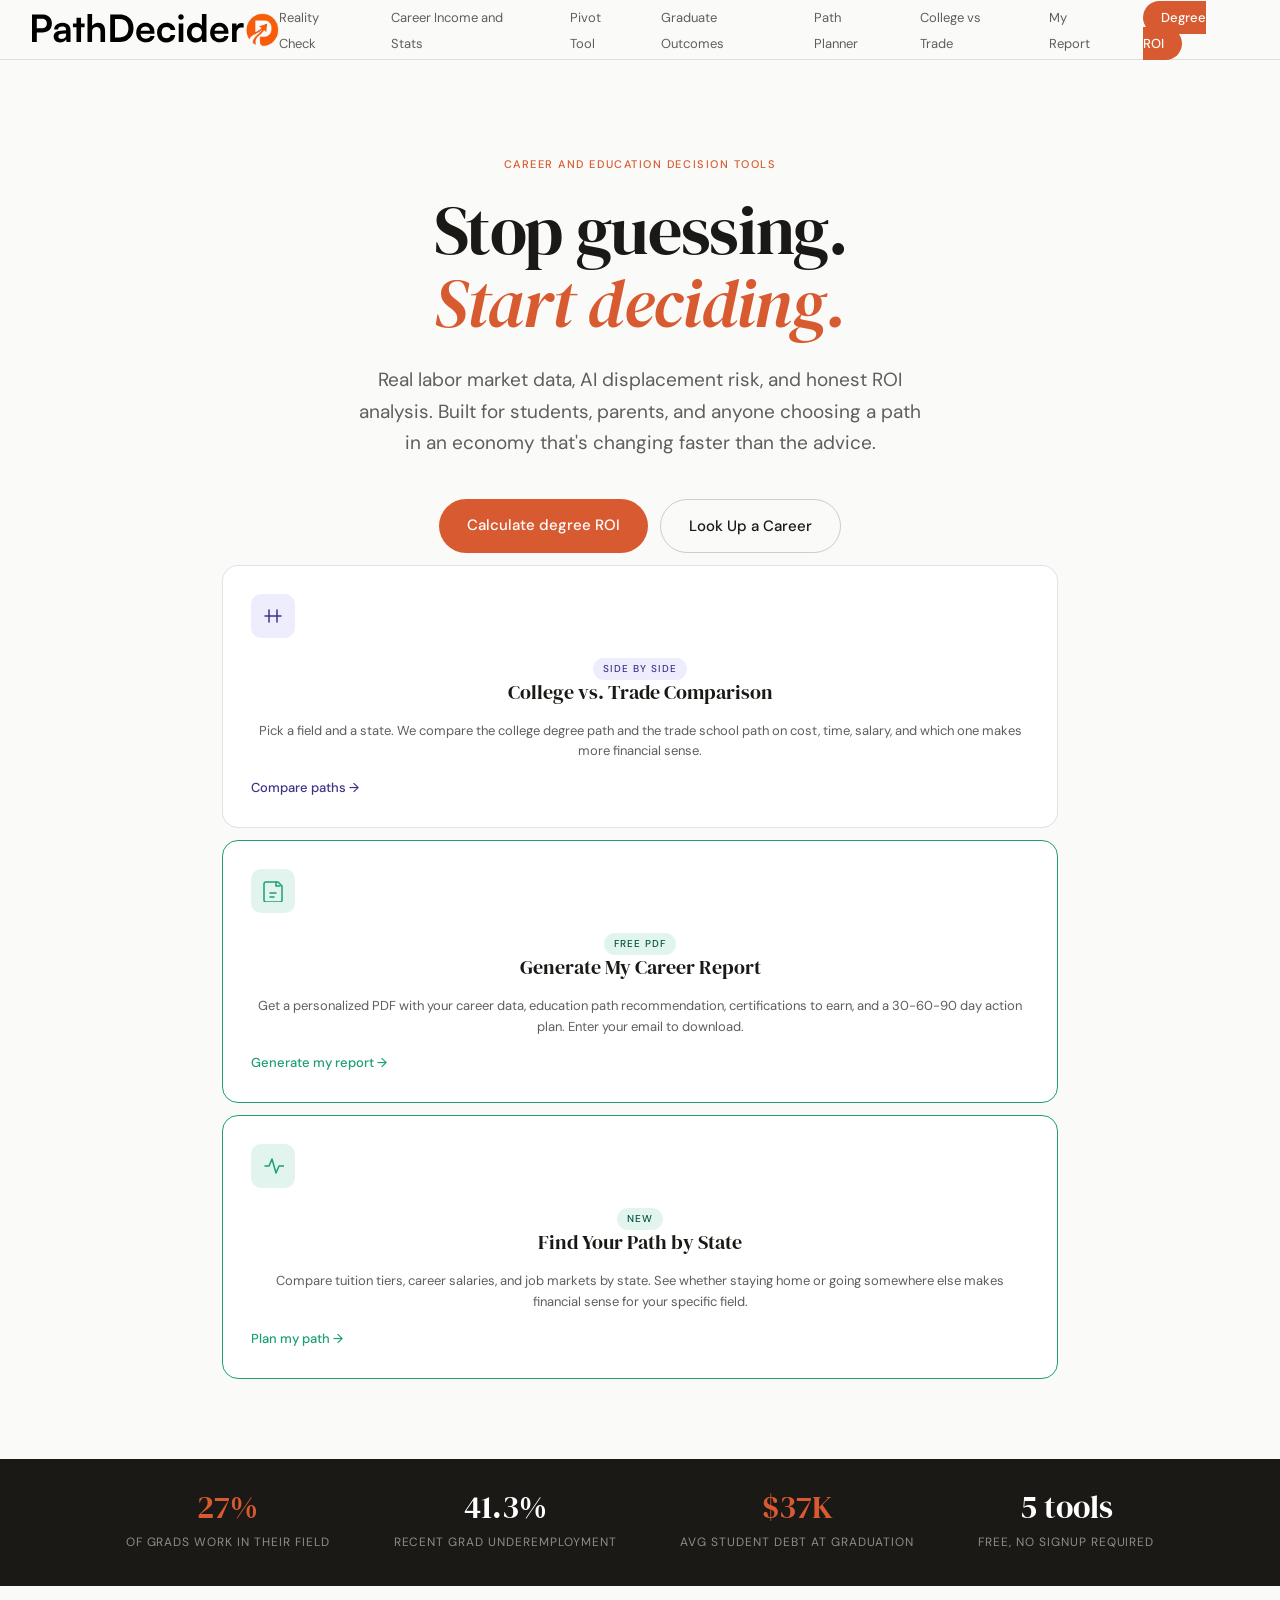
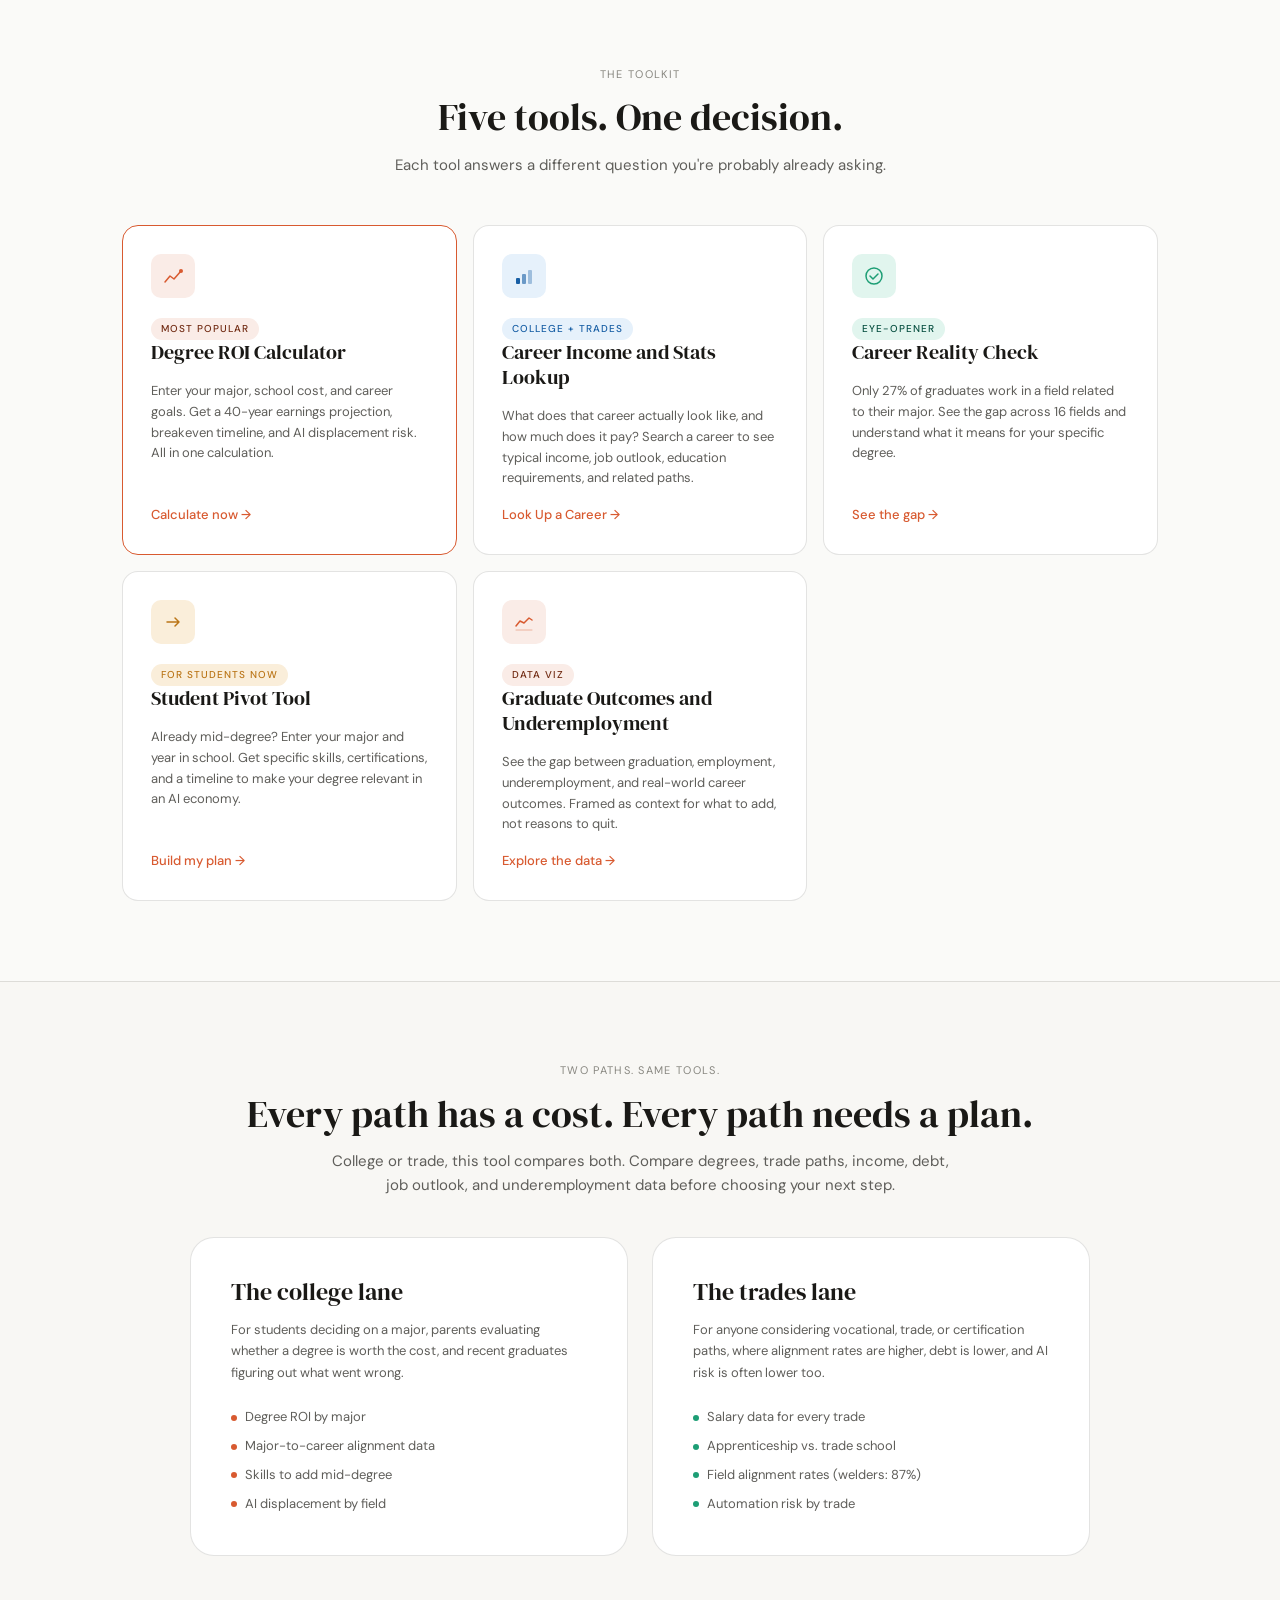
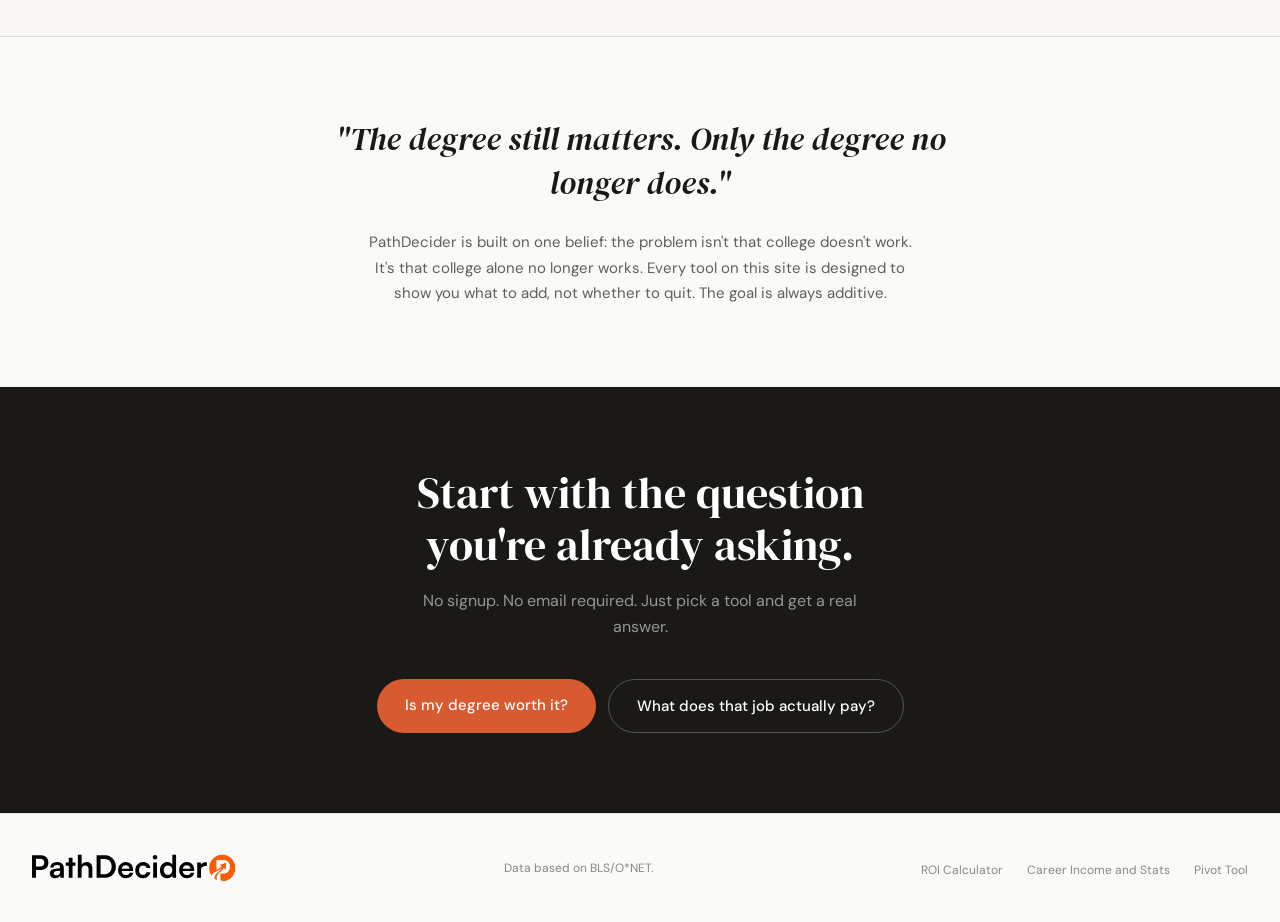
==== commit 9998258c: "Update index.html" ====
--- a/index.html
+++ b/index.html
@@ -156,7 +156,7 @@
 
 <footer>
   <span class="footer-logo"><img src="PathDeciderLogo.svg" alt="PathDecider" /></span>
-  <span class="footer-note">Powered by Claude AI. Data based on BLS/O*NET through August 2025.</span>
+  <span class="footer-note">Data based on BLS/O*NET.</span>
   <ul class="footer-links">
     <li><a href="tools/degree-roi.html">ROI Calculator</a></li>
     <li><a href="tools/career-stats.html">Career Income and Stats</a></li>
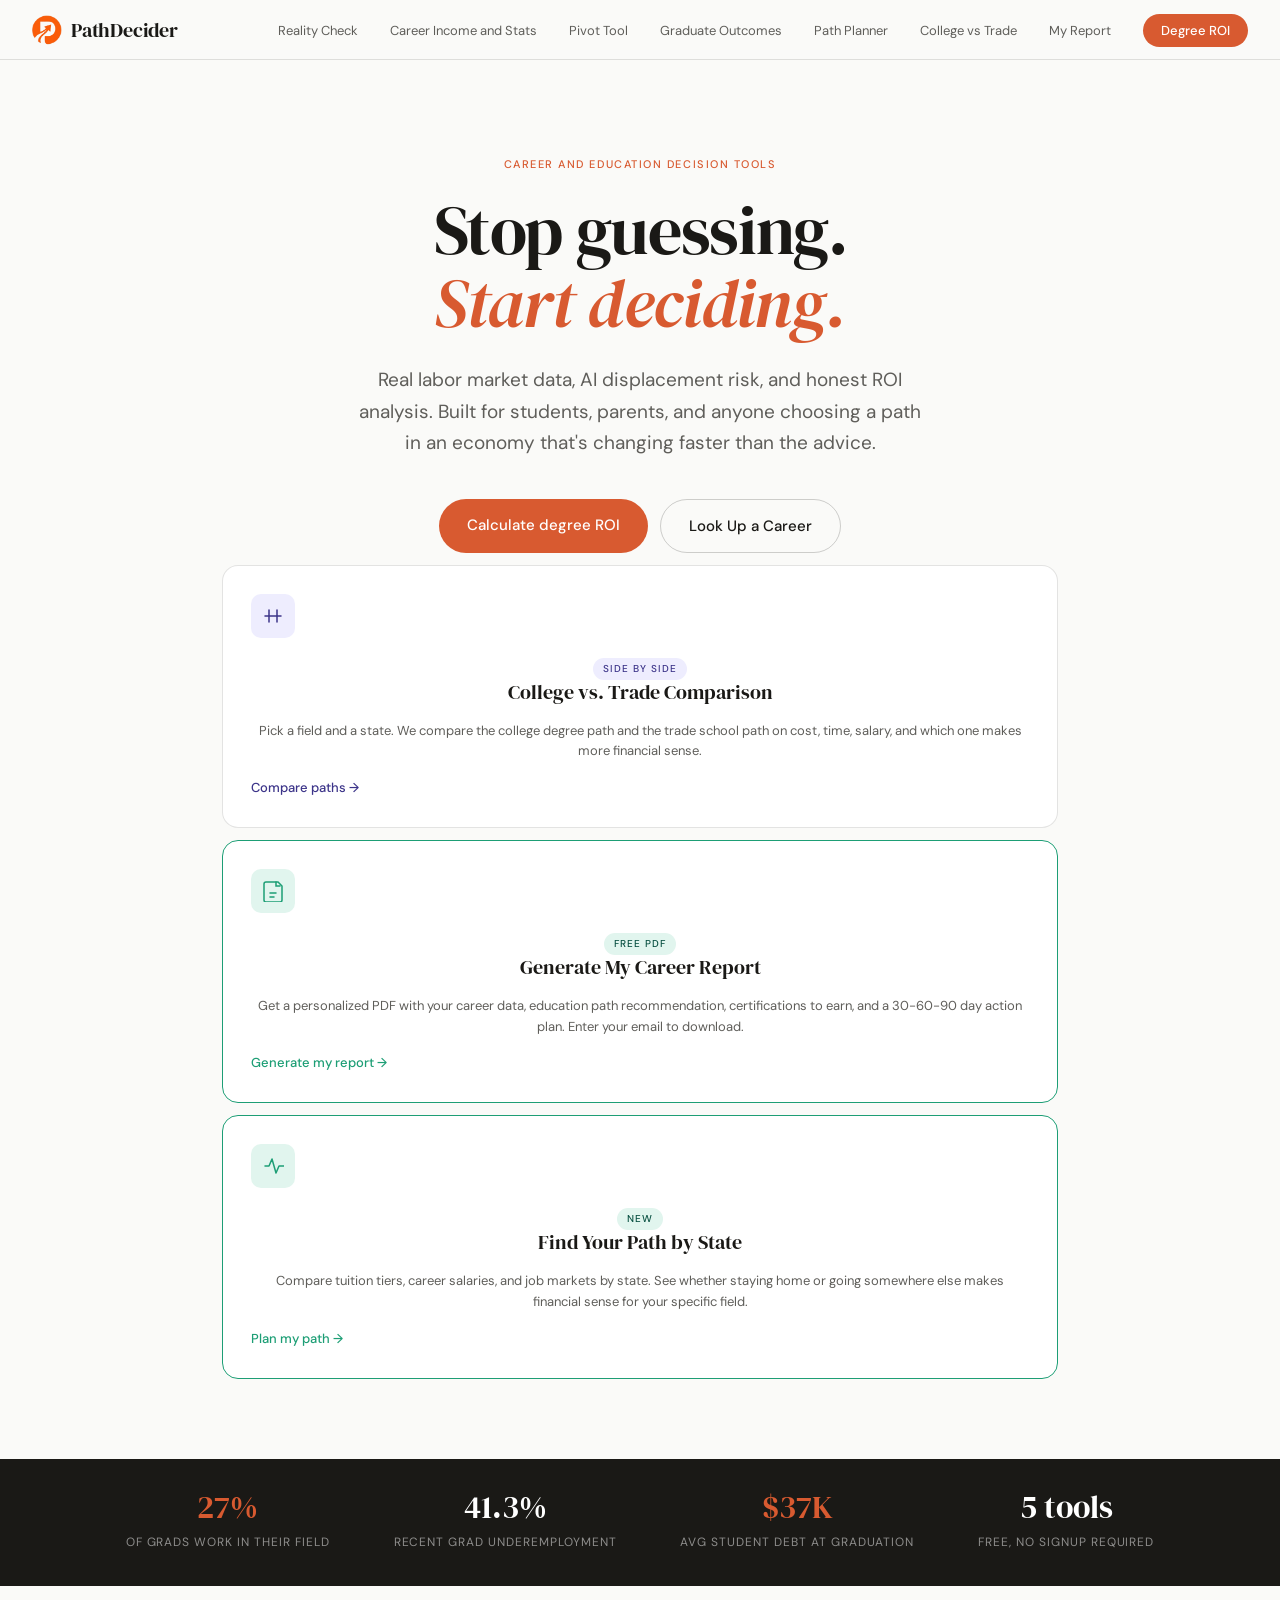
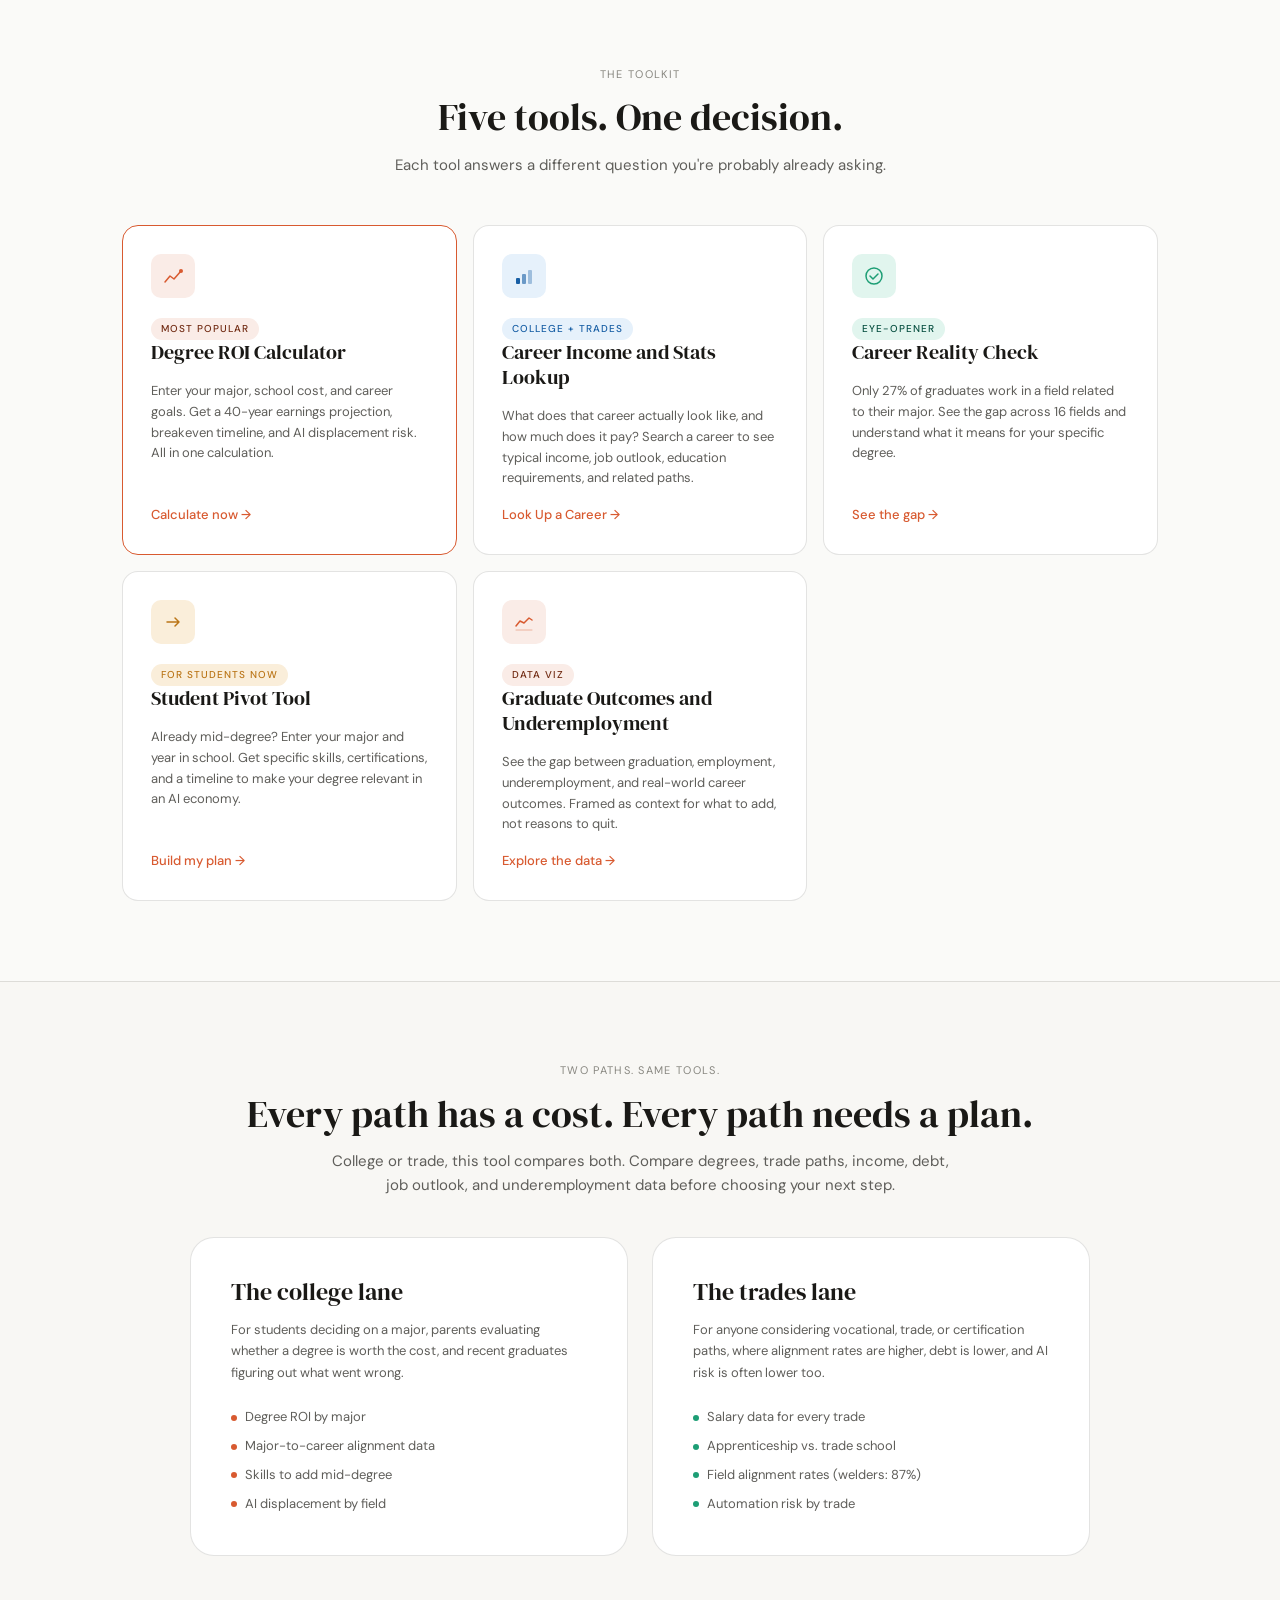
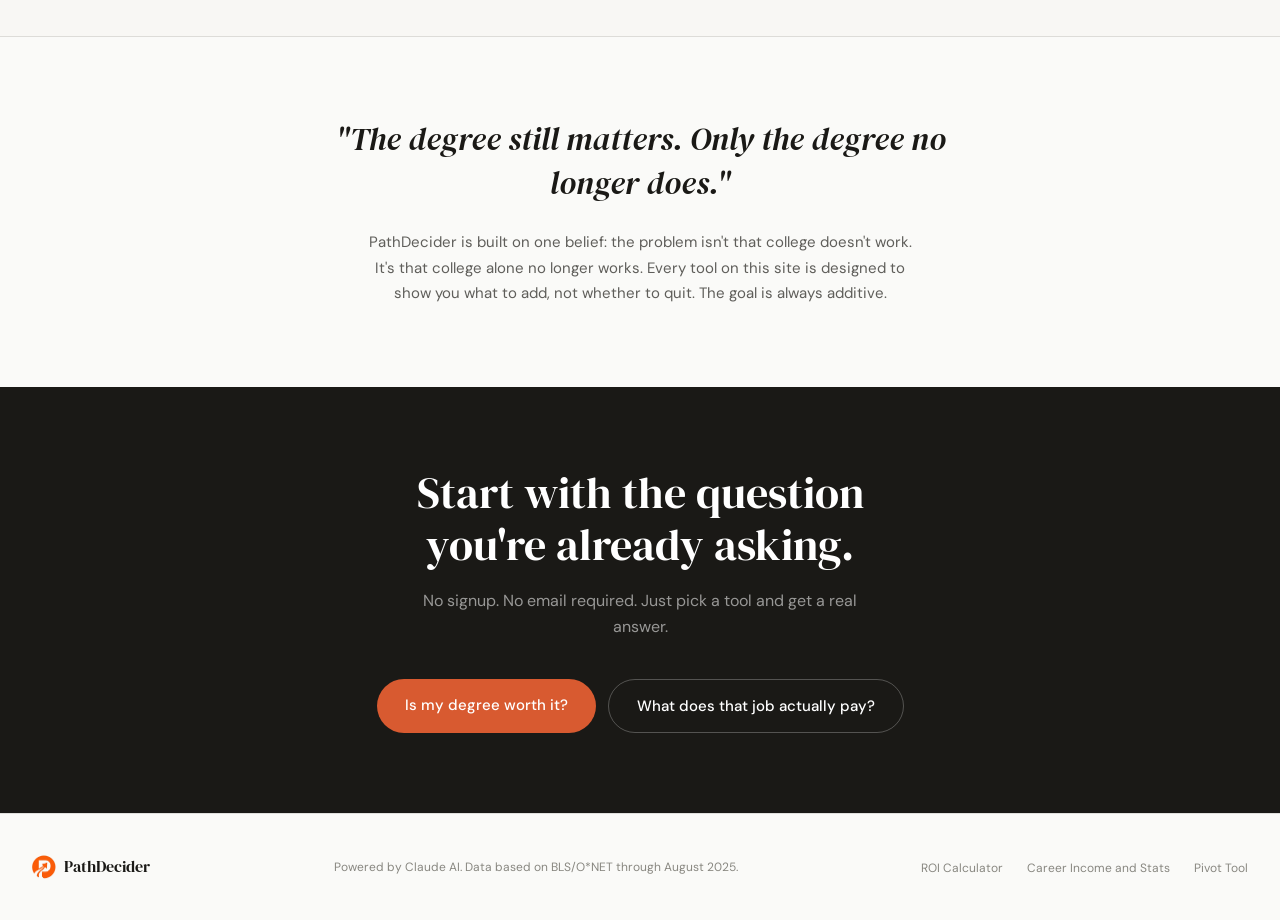
==== commit b5742d50: "Add files via upload" ====
--- a/index.html
+++ b/index.html
@@ -11,7 +11,7 @@
 <body>
 
 <nav>
-  <a href="index.html" class="nav-logo"><img src="PathDeciderLogo.svg" alt="PathDecider" /></a>
+  <a href="index.html" class="nav-logo"><img src="PathDeciderIcon.png" alt="" /><span>PathDecider</span></a>
   <ul class="nav-links">
     <li><a href="tools/career-reality-check.html">Reality Check</a></li>
     <li><a href="tools/career-stats.html">Career Income and Stats</a></li>
@@ -155,8 +155,8 @@
 </section>
 
 <footer>
-  <span class="footer-logo"><img src="PathDeciderLogo.svg" alt="PathDecider" /></span>
-  <span class="footer-note">Data based on BLS/O*NET.</span>
+  <span class="footer-logo"><img src="PathDeciderIcon.png" alt="" /><span>PathDecider</span></span>
+  <span class="footer-note">Powered by Claude AI. Data based on BLS/O*NET through August 2025.</span>
   <ul class="footer-links">
     <li><a href="tools/degree-roi.html">ROI Calculator</a></li>
     <li><a href="tools/career-stats.html">Career Income and Stats</a></li>
--- a/css/main.css
+++ b/css/main.css
@@ -59,18 +59,24 @@
 }
 
 .nav-logo {
+  display: flex;
+  align-items: center;
+  gap: 9px;
+  text-decoration: none;
+}
+
+.nav-logo img {
+  width: 30px;
+  height: 30px;
+  display: block;
+  flex-shrink: 0;
+}
+
+.nav-logo span {
   font-family: 'DM Serif Display', serif;
   font-size: 20px;
   color: var(--text);
-  display: flex;
-  align-items: center;
-  gap: 8px;
-}
-
-.nav-logo img {
-  height: 34px;
-  width: auto;
-  display: block;
+  letter-spacing: -0.01em;
 }
 
 .nav-logo .dot {
@@ -458,17 +464,22 @@
 }
 
 .footer-logo {
+  display: flex;
+  align-items: center;
+  gap: 8px;
+}
+
+.footer-logo img {
+  width: 24px;
+  height: 24px;
+  display: block;
+  flex-shrink: 0;
+}
+
+.footer-logo span {
   font-family: 'DM Serif Display', serif;
   font-size: 16px;
   color: var(--text);
-  display: flex;
-  align-items: center;
-}
-
-.footer-logo img {
-  height: 28px;
-  width: auto;
-  display: block;
 }
 
 .footer-note {
